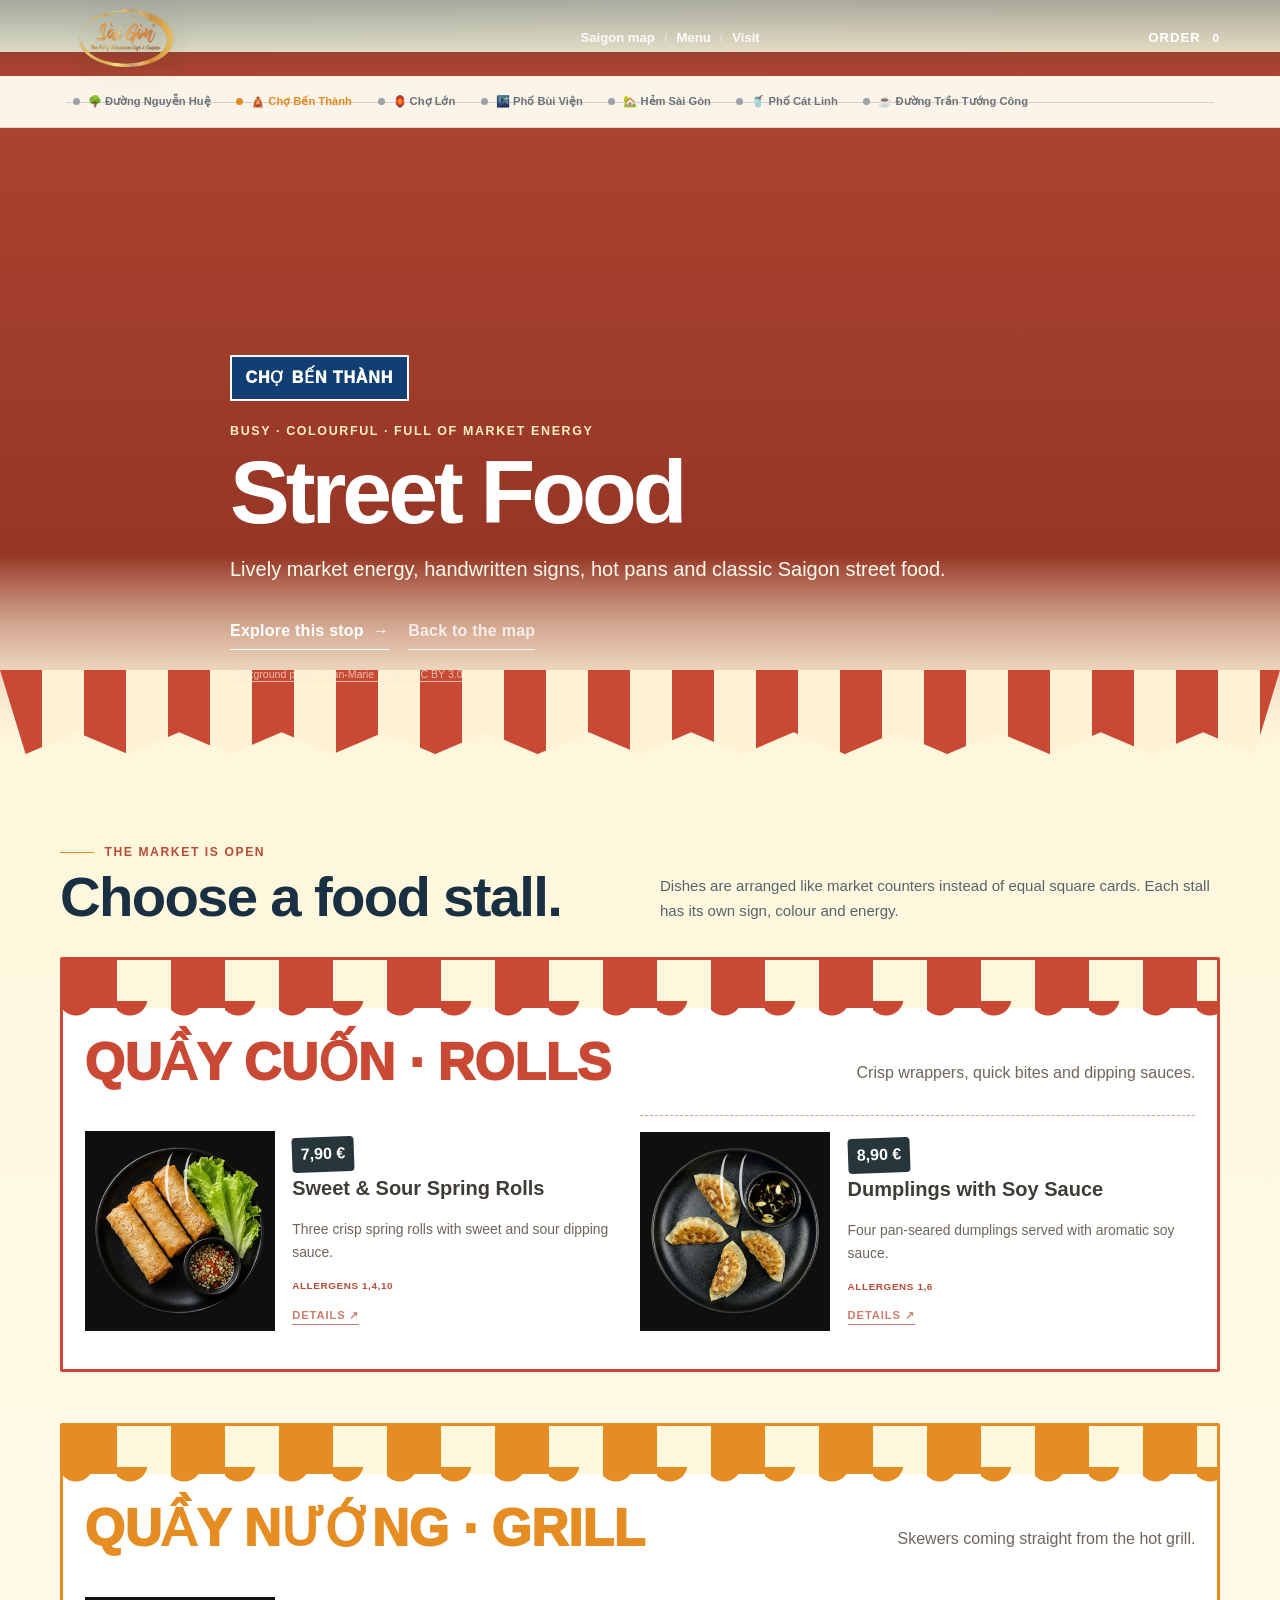
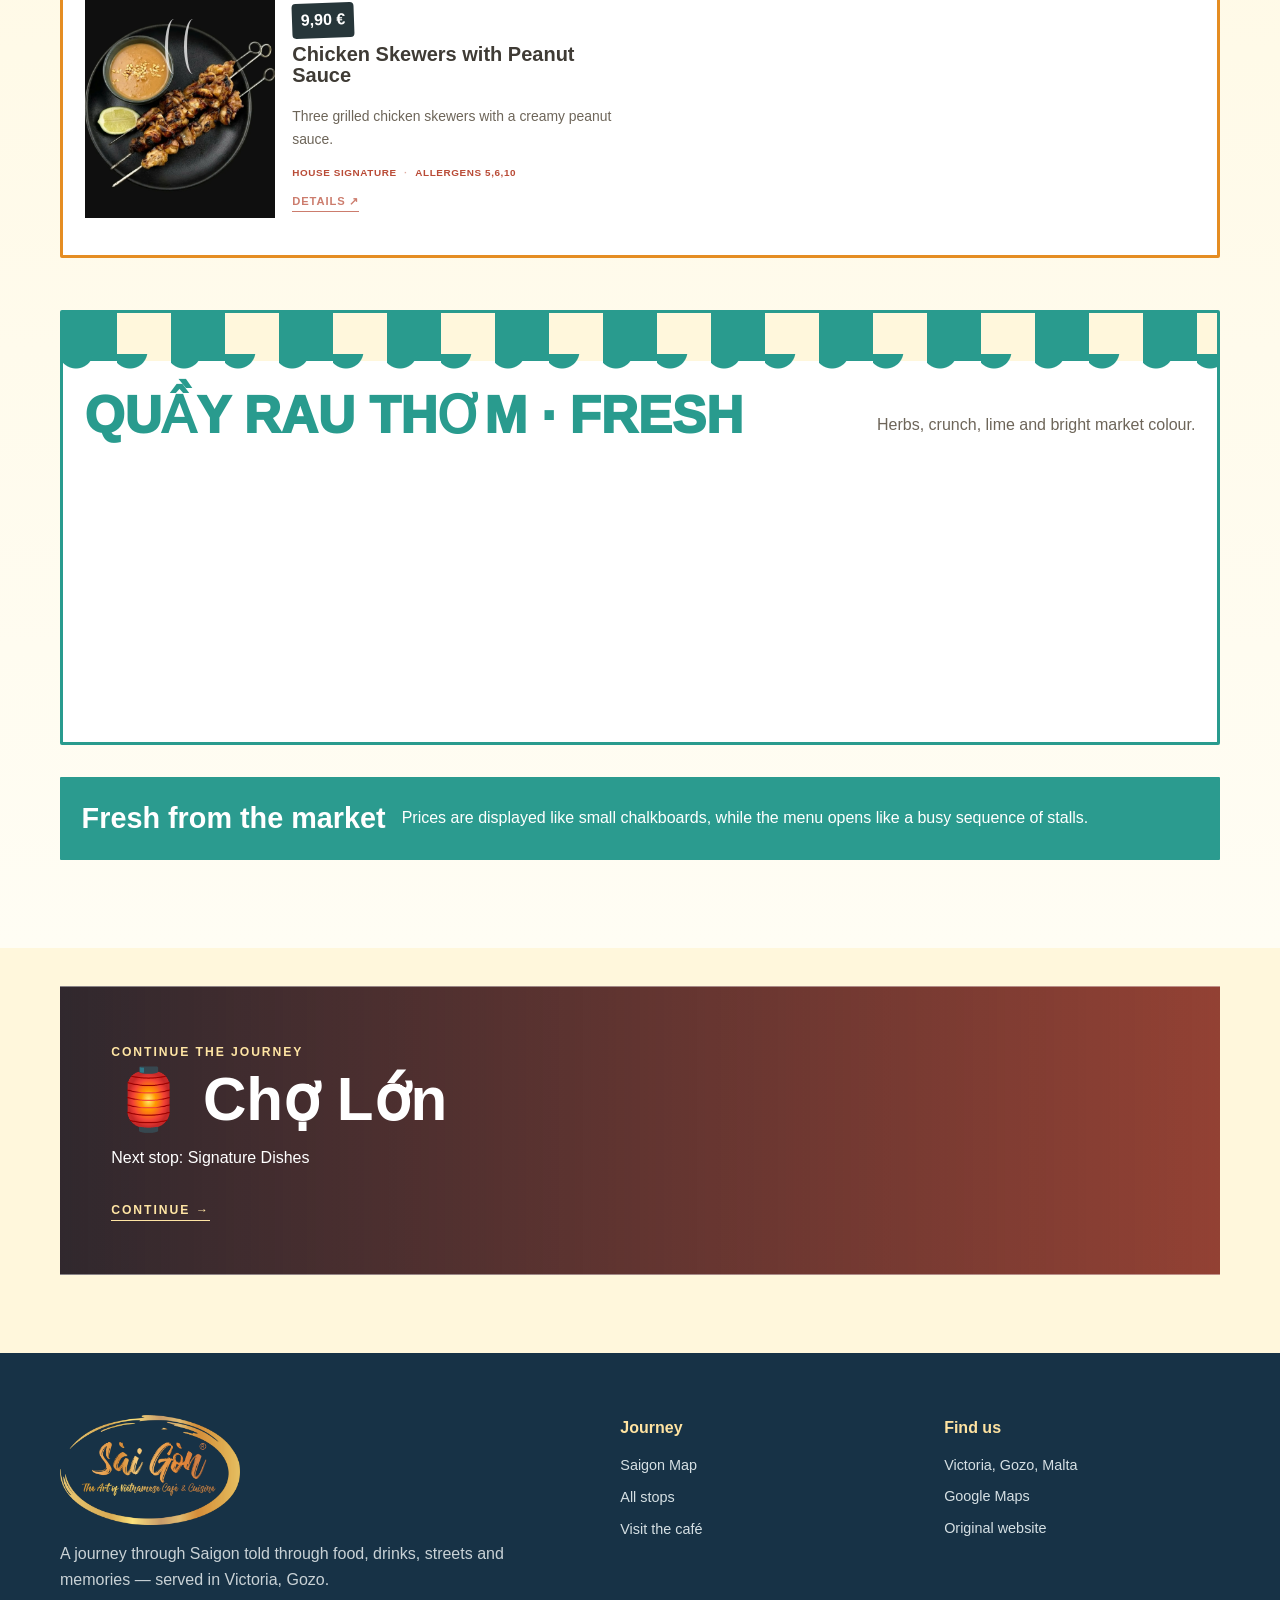
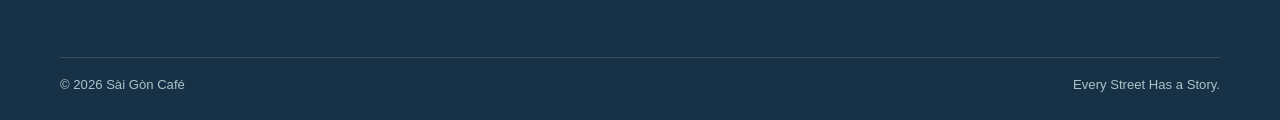
==== ben-thanh.html @ 3f21d4a0 "fisrt add" ====
<!DOCTYPE html>
<html lang="en"><head><meta charset="utf-8"/><meta content="width=device-width,initial-scale=1" name="viewport"/><meta content="#fff8e8" name="theme-color"/><meta content="Sài Gòn Café — A journey through Saigon" name="description"/><title>Chợ Bến Thành · Street Food</title><link href="assets/brand/mark.svg" rel="icon"/><link href="assets/css/shared.css" rel="stylesheet"/><link href="assets/css/ben-thanh.css" rel="stylesheet"/><link rel="stylesheet" href="assets/css/refine.css"></head><body data-page="ben-thanh"><header class="global-header"><div class="container global-nav">
<a aria-label="Sài Gòn Café home" class="global-logo travel-link" href="index.html"><img alt="Sài Gòn Café" src="assets/brand/logo-from-menu.png"/></a>
<nav aria-label="Main navigation" class="global-links"><a class="travel-link" href="index.html">Saigon map</a><a href="#menu">Menu</a><a href="index.html#visit">Visit</a></nav>
<div class="global-actions"><button class="icon-btn cart-button" type="button">Order <span class="cart-count">0</span></button><button aria-label="Toggle menu" class="nav-toggle"><span></span><span></span></button></div>
</div></header><nav aria-label="Saigon journey" class="journey-rail"><div class="journey-rail-inner"><a class="journey-stop travel-link" href="nguyen-hue.html">🌳 Đường Nguyễn Huệ</a><a class="journey-stop active" href="ben-thanh.html">🛕 Chợ Bến Thành</a><a class="journey-stop travel-link" href="cho-lon.html">🏮 Chợ Lớn</a><a class="journey-stop travel-link" href="bui-vien.html">🌃 Phố Bùi Viện</a><a class="journey-stop travel-link" href="hem-saigon.html">🏡 Hẻm Sài Gòn</a><a class="journey-stop travel-link" href="cat-linh.html">🥤 Phố Cát Linh</a><a class="journey-stop travel-link" href="tran-tuong-cong.html">☕ Đường Trần Tướng Công</a></div></nav><main><section class="district-hero" style="--place-photo:url('https://upload.wikimedia.org/wikipedia/commons/1/17/Ben_Thanh_Market.jpg')"><div class="market-marquee"></div><div class="container district-hero-content reveal"><span class="district-sign">Chợ Bến Thành</span><div class="district-kicker">Busy · colourful · full of market energy</div><h1>Street Food</h1><p>Lively market energy, handwritten signs, hot pans and classic Saigon street food.</p><div class="hero-actions editorial-actions"><a class="btn action-primary" href="#menu">Explore this stop</a><a class="btn travel-link action-secondary" href="index.html">Back to the map</a></div><a class="photo-credit" href="https://commons.wikimedia.org/wiki/File:Ben_Thanh_Market.jpg" rel="noopener" target="_blank">Background photo: Jean-Marie Hullot · CC BY 3.0</a></div></section><section class="market-street" id="menu"><div class="container"><div class="section-heading reveal"><div><div class="eyebrow">The market is open</div><h2>Choose a food stall.</h2></div><p>Dishes are arranged like market counters instead of equal square cards. Each stall has its own sign, colour and energy.</p></div><div class="market-stalls"><section class="market-stall sign-swing" style="--stall-color:#c94935"><div class="stall-awning"></div><div class="stall-header"><h2>Quầy Cuốn · Rolls</h2><p>Crisp wrappers, quick bites and dipping sauces.</p></div><div class="stall-counter"><article aria-label="View details for Sweet &amp; Sour Spring Rolls" class="market-item reveal menu-entry" data-desc="Three crisp spring rolls with sweet and sour dipping sauce." data-id="ben-thanh-301" data-image="assets/images/food/spring-rolls.webp" data-menu-item="" data-name="Sweet &amp; Sour Spring Rolls" data-price="7,90 €" data-tags="Allergens 1,4,10" role="button" tabindex="0"><div class="dish-image"><img alt="Sweet &amp; Sour Spring Rolls" src="assets/images/food/spring-rolls.webp"/><span class="steam"></span></div><div class="market-item-body"><span class="chalk-price">7,90 €</span><h3>Sweet &amp; Sour Spring Rolls</h3><p>Three crisp spring rolls with sweet and sour dipping sauce.</p><div class="tag-row"><span class="tag">Allergens 1,4,10</span></div><span class="entry-cue">Details  ↗</span></div></article><article aria-label="View details for Dumplings with Soy Sauce" class="market-item reveal menu-entry" data-desc="Four pan-seared dumplings served with aromatic soy sauce." data-id="ben-thanh-303" data-image="assets/images/food/dumplings.webp" data-menu-item="" data-name="Dumplings with Soy Sauce" data-price="8,90 €" data-tags="Allergens 1,6" role="button" tabindex="0"><div class="dish-image"><img alt="Dumplings with Soy Sauce" src="assets/images/food/dumplings.webp"/><span class="steam"></span></div><div class="market-item-body"><span class="chalk-price">8,90 €</span><h3>Dumplings with Soy Sauce</h3><p>Four pan-seared dumplings served with aromatic soy sauce.</p><div class="tag-row"><span class="tag">Allergens 1,6</span></div><span class="entry-cue">Details  ↗</span></div></article></div></section><section class="market-stall sign-swing" style="--stall-color:#e58d22"><div class="stall-awning"></div><div class="stall-header"><h2>Quầy Nướng · Grill</h2><p>Skewers coming straight from the hot grill.</p></div><div class="stall-counter"><article aria-label="View details for Chicken Skewers with Peanut Sauce" class="market-item reveal menu-entry" data-desc="Three grilled chicken skewers with a creamy peanut sauce." data-id="ben-thanh-302" data-image="assets/images/food/chicken-skewers.webp" data-menu-item="" data-name="Chicken Skewers with Peanut Sauce" data-price="9,90 €" data-tags="Signature|Allergens 5,6,10" role="button" tabindex="0"><div class="dish-image"><img alt="Chicken Skewers with Peanut Sauce" src="assets/images/food/chicken-skewers.webp"/><span class="steam"></span></div><div class="market-item-body"><span class="chalk-price">9,90 €</span><h3>Chicken Skewers with Peanut Sauce</h3><p>Three grilled chicken skewers with a creamy peanut sauce.</p><div class="tag-row"><span class="tag signature">House Signature</span><span class="tag">Allergens 5,6,10</span></div><span class="entry-cue">Details  ↗</span></div></article></div></section><section class="market-stall sign-swing" style="--stall-color:#299b8e"><div class="stall-awning"></div><div class="stall-header"><h2>Quầy Rau Thơm · Fresh</h2><p>Herbs, crunch, lime and bright market colour.</p></div><div class="stall-counter"><article aria-label="View details for Gỏi Gà Sài Gòn · Saigon Chicken Salad" class="market-item reveal menu-entry" data-desc="Shredded chicken breast, cabbage, carrot, onion, mint, peanuts, lime and fish sauce." data-id="ben-thanh-304" data-image="assets/images/food/saigon-chicken-salad.webp" data-menu-item="" data-name="Gỏi Gà Sài Gòn · Saigon Chicken Salad" data-price="13,90 €" data-tags="Signature|Allergens 1,5,6" role="button" tabindex="0"><div class="dish-image"><img alt="Gỏi Gà Sài Gòn · Saigon Chicken Salad" src="assets/images/food/saigon-chicken-salad.webp"/><span class="steam"></span></div><div class="market-item-body"><span class="chalk-price">13,90 €</span><h3>Gỏi Gà Sài Gòn · Saigon Chicken Salad</h3><p>Shredded chicken breast, cabbage, carrot, onion, mint, peanuts, lime and fish sauce.</p><div class="tag-row"><span class="tag signature">House Signature</span><span class="tag">Allergens 1,5,6</span></div><span class="entry-cue">Details  ↗</span></div></article></div></section></div><div class="market-note reveal"><strong>Fresh from the market</strong><span>Prices are displayed like small chalkboards, while the menu opens like a busy sequence of stalls.</span></div></div></section><section class="next-stop"><div class="container"><a class="next-stop-card travel-link" href="cho-lon.html" style="--next-photo:url('https://upload.wikimedia.org/wikipedia/commons/a/af/HCMC_Binh_Tay.jpg')"><div><span>Continue the journey</span><h2>🏮 Chợ Lớn</h2><p>Next stop: Signature Dishes</p><span class="next-arrow">Continue →</span></div></a></div></section></main><footer class="site-footer" id="visit"><div class="container"><div class="footer-grid"><div><img alt="Sài Gòn Café" class="footer-logo" src="assets/brand/logo-from-menu.png"/><p class="footer-copy">A journey through Saigon told through food, drinks, streets and memories — served in Victoria, Gozo.</p></div><div><div class="footer-title">Journey</div><div class="footer-links"><a class="travel-link" href="index.html">Saigon Map</a><a href="menu.html">All stops</a><a href="index.html#visit">Visit the café</a></div></div><div><div class="footer-title">Find us</div><div class="footer-links"><span data-config="address">Victoria, Gozo, Malta</span><a data-href="googleMaps" href="#">Google Maps</a><a data-href="oldWebsite" href="#">Original website</a></div></div></div><div class="copyright"><span>© <span data-year=""></span> Sài Gòn Café</span><span>Every Street Has a Story.</span></div></div></footer><script src="assets/js/site-config.js"></script><script src="assets/js/app.js"></script></body></html>
---- assets/css/shared.css ----
:root{
  --paper:#fffaf0;
  --paper-2:#f6ead6;
  --ink:#193042;
  --ink-soft:#56636b;
  --brand-blue:#123f73;
  --brand-gold:#d9a441;
  --brand-burgundy:#8f2942;
  --white:#fff;
  --line:rgba(27,48,66,.14);
  --shadow:0 26px 70px rgba(56,44,31,.16);
  --radius:28px;
  --container:min(1180px,calc(100vw - 34px));
  --display-font:Cambria,Georgia,"Times New Roman",serif;
  --body-font:"Segoe UI",Inter,Arial,sans-serif;
  --theme-accent:#d9a441;
  --theme-deep:#123f73;
  --theme-soft:#f7e6b4;
  --theme-surface:#fffaf0;
}
*{box-sizing:border-box}
html{scroll-behavior:smooth;background:var(--theme-surface)}
body{margin:0;background:var(--theme-surface);color:var(--ink);font-family:var(--body-font);line-height:1.65;overflow-x:hidden}
body.menu-open,body.cart-open,body.modal-open{overflow:hidden}
a{color:inherit;text-decoration:none}
img{max-width:100%;display:block}
button,input{font:inherit}
button{color:inherit}
.container{width:var(--container);margin-inline:auto}
.display{font-family:var(--display-font)}
.eyebrow{display:flex;align-items:center;gap:.65rem;font-size:.76rem;letter-spacing:.17em;text-transform:uppercase;font-weight:900;color:var(--theme-deep)}
.eyebrow:before{content:"";width:34px;height:2px;background:var(--theme-accent);border-radius:99px}
.muted{color:var(--ink-soft)}
.btn,.nav-cta,.icon-btn{display:inline-flex;align-items:center;justify-content:center;gap:.55rem;border:1px solid currentColor;border-radius:999px;padding:.78rem 1.15rem;min-height:46px;font-weight:850;letter-spacing:.01em;background:transparent;cursor:pointer;transition:.24s}
.btn:hover,.nav-cta:hover,.icon-btn:hover{transform:translateY(-2px);box-shadow:0 14px 28px rgba(39,44,44,.13)}
.btn-primary{background:var(--theme-accent);color:#fff;border-color:transparent}
.btn-secondary{background:rgba(255,255,255,.68);border-color:rgba(18,63,115,.18);backdrop-filter:blur(12px)}
.btn-dark{background:var(--theme-deep);color:#fff;border-color:transparent}
.btn-small{min-height:38px;padding:.56rem .84rem;font-size:.82rem}
.hidden{display:none!important}

/* Shared header */
.global-header{position:fixed;inset:0 0 auto;z-index:80;transition:.3s;background:linear-gradient(180deg,rgba(12,29,45,.48),transparent);color:#fff}
.global-header.scrolled{background:rgba(255,250,240,.91);color:var(--ink);backdrop-filter:blur(18px);box-shadow:0 8px 28px rgba(40,45,45,.08);border-bottom:1px solid var(--line)}
.global-nav{height:80px;display:flex;align-items:center;gap:1rem;justify-content:space-between}
.global-logo img{width:132px;height:58px;object-fit:contain;filter:drop-shadow(0 6px 13px rgba(0,0,0,.18))}
.global-actions{display:flex;align-items:center;gap:.65rem}
.global-links{display:flex;align-items:center;gap:1.05rem;font-size:.87rem;font-weight:800}
.global-links a{opacity:.92}
.global-links a:hover{opacity:1;color:var(--theme-accent)}
.cart-button{position:relative}
.cart-count{display:grid;place-items:center;min-width:22px;height:22px;border-radius:999px;background:var(--theme-accent);color:#fff;font-size:.7rem;font-weight:900;padding:0 .25rem}
.nav-toggle{display:none;width:44px;height:44px;border-radius:50%;border:1px solid currentColor;background:rgba(255,255,255,.1);position:relative}
.nav-toggle span{position:absolute;width:20px;height:2px;background:currentColor;left:11px;transition:.24s}
.nav-toggle span:first-child{top:16px}.nav-toggle span:last-child{top:25px}
.nav-toggle.active span:first-child{transform:translateY(4.5px) rotate(45deg)}
.nav-toggle.active span:last-child{transform:translateY(-4.5px) rotate(-45deg)}

/* Journey rail */
.journey-rail{position:sticky;top:80px;z-index:55;background:rgba(255,250,240,.92);backdrop-filter:blur(16px);border-bottom:1px solid var(--line);box-shadow:0 8px 22px rgba(41,45,44,.05)}
.journey-rail-inner{width:var(--container);margin:auto;display:flex;gap:.3rem;overflow:auto;padding:.55rem 0;scrollbar-width:none}
.journey-rail-inner::-webkit-scrollbar{display:none}
.journey-stop{flex:0 0 auto;display:flex;align-items:center;gap:.5rem;padding:.48rem .68rem;border-radius:999px;color:#66717a;font-size:.76rem;font-weight:850;border:1px solid transparent;transition:.2s}
.journey-stop:before{content:"";width:9px;height:9px;border-radius:50%;background:#b7c1c8;box-shadow:0 0 0 4px rgba(183,193,200,.18)}
.journey-stop.active{background:var(--theme-soft);color:var(--theme-deep);border-color:rgba(18,63,115,.1)}
.journey-stop.active:before{background:var(--theme-accent);box-shadow:0 0 0 4px color-mix(in srgb,var(--theme-accent) 22%,transparent)}

/* Travel transition */
.travel-transition{position:fixed;inset:0;z-index:999;pointer-events:none;opacity:0;visibility:hidden;background:linear-gradient(135deg,var(--theme-surface),#fff);display:grid;place-items:center;transition:.35s}
.travel-transition.active{opacity:1;visibility:visible;pointer-events:all}
.travel-stage{width:min(720px,88vw);text-align:center}
.travel-stage p{font-weight:900;letter-spacing:.14em;text-transform:uppercase;color:var(--theme-deep)}
.travel-road{height:4px;border-radius:99px;background:rgba(18,63,115,.16);position:relative;margin:2rem 0}
.travel-road:before{content:"";position:absolute;inset:0 auto 0 0;width:0;background:var(--theme-accent);animation:roadDraw .72s forwards}
.travel-scooter{position:absolute;left:-40px;top:-38px;width:80px;animation:scoot .72s cubic-bezier(.48,.04,.45,.99) forwards}
@keyframes roadDraw{to{width:100%}}@keyframes scoot{to{left:calc(100% - 36px)}}

/* Reveal */
.reveal{opacity:0;transform:translateY(24px);transition:opacity .72s ease,transform .72s ease}
.reveal.is-visible{opacity:1;transform:none}
.reveal-delay-1{transition-delay:.08s}.reveal-delay-2{transition-delay:.16s}.reveal-delay-3{transition-delay:.24s}

/* Shared district hero */
.district-hero{min-height:86svh;position:relative;display:flex;align-items:flex-end;padding:146px 0 78px;color:#fff;background-image:var(--place-photo);background-size:cover;background-position:center;overflow:hidden;isolation:isolate}
.district-hero:before{content:"";position:absolute;inset:0;background:linear-gradient(180deg,rgba(10,25,37,.12),rgba(10,25,37,.78));z-index:-1}
.district-hero:after{content:"";position:absolute;inset:auto 0 0;height:200px;background:linear-gradient(180deg,transparent,var(--theme-surface));z-index:-1}
.district-hero-content{max-width:820px;position:relative}
.district-sign{display:inline-flex;padding:.58rem 1rem;border:2px solid #fff;background:var(--brand-blue);color:#fff;border-radius:5px;text-transform:uppercase;font-weight:950;letter-spacing:.055em;box-shadow:0 10px 24px rgba(0,0,0,.22)}
.district-kicker{margin-top:1.25rem;font-size:.78rem;letter-spacing:.17em;text-transform:uppercase;font-weight:900;color:#fff0bd}
.district-hero h1{font:800 clamp(3.6rem,8vw,8.4rem)/.87 var(--display-font);letter-spacing:-.055em;margin:.55rem 0 1rem;text-wrap:balance}
.district-hero p{font-size:clamp(1rem,1.6vw,1.25rem);max-width:720px;color:#fffbed}
.hero-actions{display:flex;gap:.72rem;flex-wrap:wrap;margin-top:1.7rem}
.photo-credit{display:inline-flex;margin-top:1rem;font-size:.72rem;color:#f4ead6;text-decoration:underline;text-underline-offset:3px;opacity:.88}

/* Shared page section */
.page-section{padding:94px 0;position:relative}
.section-heading{display:flex;align-items:end;justify-content:space-between;gap:2rem;margin-bottom:2.5rem}
.section-heading h2{font:800 clamp(2.5rem,5vw,5rem)/.95 var(--display-font);letter-spacing:-.04em;margin:.5rem 0 0}
.section-heading p{max-width:560px;color:var(--ink-soft);margin:0}

/* Shared dish modal and cart */
.dish-modal,.cart-drawer{position:fixed;z-index:200;opacity:0;visibility:hidden;transition:.28s}
.dish-modal.open,.cart-drawer.open{opacity:1;visibility:visible}
.dish-modal{inset:0;display:grid;place-items:center;padding:18px;background:rgba(11,26,36,.58);backdrop-filter:blur(10px)}
.dish-modal-card{width:min(850px,100%);max-height:min(720px,90svh);overflow:auto;background:#fffaf0;border-radius:30px;box-shadow:0 36px 100px rgba(7,26,39,.28);position:relative;display:grid;grid-template-columns:.9fr 1.1fr}
.dish-modal-media{min-height:410px;background:#f1e5d0}
.dish-modal-media img{width:100%;height:100%;object-fit:cover}
.dish-modal-body{padding:2rem;display:flex;flex-direction:column}
.modal-close,.drawer-close{position:absolute;right:14px;top:14px;width:42px;height:42px;border-radius:50%;border:0;background:rgba(255,255,255,.84);font-size:1.4rem;cursor:pointer;z-index:2}
.dish-modal-body h2{font:800 2.4rem/1 var(--display-font);margin:.6rem 0}
.dish-modal-body p{color:var(--ink-soft)}
.modal-price{font-size:1.4rem;font-weight:950;color:var(--theme-deep);margin-top:auto}
.modal-actions{display:flex;gap:.7rem;margin-top:1.1rem}
.cart-drawer{inset:0 0 0 auto;width:min(430px,100%);background:#fffaf0;box-shadow:-30px 0 80px rgba(12,31,44,.25);transform:translateX(105%);display:flex;flex-direction:column}
.cart-drawer.open{transform:none}
.cart-drawer-head{padding:1.2rem 1.2rem 1rem;border-bottom:1px solid var(--line)}
.cart-drawer-head h2{font:800 2rem/1 var(--display-font);margin:.3rem 0}
.cart-items{padding:1rem;overflow:auto;display:grid;gap:.7rem;flex:1}
.cart-empty{color:var(--ink-soft);text-align:center;padding:3rem 1rem}
.cart-row{display:grid;grid-template-columns:62px 1fr auto;gap:.75rem;align-items:center;background:#fff;border:1px solid var(--line);border-radius:18px;padding:.6rem}
.cart-row img{width:62px;height:62px;border-radius:14px;object-fit:cover;background:#eee}
.cart-row h3{font-size:.92rem;margin:0}.cart-row small{color:var(--ink-soft)}
.cart-row-controls{display:flex;align-items:center;gap:.3rem;margin-top:.3rem}.cart-row-controls button{width:27px;height:27px;border-radius:50%;border:1px solid var(--line);background:#fff;cursor:pointer}
.cart-drawer-foot{padding:1rem;border-top:1px solid var(--line);background:#fff}
.cart-total{display:flex;justify-content:space-between;font-weight:950;margin-bottom:.75rem}
.cart-backdrop{position:fixed;inset:0;z-index:190;background:rgba(8,24,35,.38);opacity:0;visibility:hidden;transition:.25s}.cart-backdrop.open{opacity:1;visibility:visible}

/* Shared cards */
.dish-image{background:#eee;overflow:hidden}
.dish-image img{width:100%;height:100%;object-fit:cover}
.dish-image img.fallback-logo{object-fit:contain;padding:1rem;background:linear-gradient(135deg,#fff9e8,#f3e0bc)}
.price-tag{font-weight:950;color:var(--theme-deep)}
.tag-row{display:flex;gap:.35rem;flex-wrap:wrap}
.tag{display:inline-flex;padding:.24rem .52rem;border-radius:999px;background:rgba(18,63,115,.08);font-size:.67rem;letter-spacing:.06em;text-transform:uppercase;font-weight:900;color:var(--theme-deep)}
.tag.signature{background:var(--theme-accent);color:#fff}
.tag.veg{background:#d8f1d3;color:#2e6437}
.card-actions{display:flex;gap:.55rem;align-items:center;flex-wrap:wrap}

/* Next stop */
.next-stop{padding:50px 0 92px}
.next-stop-card{position:relative;overflow:hidden;border-radius:34px;min-height:320px;padding:2rem;display:flex;align-items:flex-end;color:#fff;background-image:linear-gradient(90deg,rgba(10,30,43,.78),rgba(10,30,43,.22)),var(--next-photo);background-size:cover;background-position:center;box-shadow:var(--shadow)}
.next-stop-card>div{max-width:660px}
.next-stop-card span{font-size:.76rem;letter-spacing:.16em;text-transform:uppercase;font-weight:900;color:#ffe5a4}
.next-stop-card h2{font:800 clamp(2.5rem,5vw,5rem)/.94 var(--display-font);margin:.5rem 0 1rem}

/* Footer */
.site-footer{padding:72px 0 24px;background:#173246;color:#f9edd6}
.footer-grid{display:grid;grid-template-columns:1.3fr .7fr .7fr;gap:3rem}
.footer-logo{width:180px}.footer-copy{max-width:470px;color:#c9d2d6}
.footer-title{font-weight:950;margin-bottom:.8rem;color:#ffe3a1}.footer-links{display:grid;gap:.45rem;color:#d6e0e4}
.copyright{display:flex;justify-content:space-between;gap:1rem;border-top:1px solid rgba(255,255,255,.13);margin-top:3rem;padding-top:1rem;color:#afc1c8;font-size:.82rem}

/* Intro */
.intro{position:fixed;inset:0;z-index:1000;background:linear-gradient(150deg,#fff4d5,#e8f4e9 55%,#dceaf8);display:grid;place-items:center;transition:.65s;color:#173246}
.intro.done{opacity:0;visibility:hidden}
.intro-inner{text-align:center;width:min(720px,90vw)}
.intro-logo{width:320px;margin:0 auto 1rem;opacity:0;transform:scale(.9);animation:introLogo .8s 1s forwards}
.intro-copy{opacity:0;animation:introCopy .7s 1.35s forwards}.intro-copy h1{font:800 clamp(1.6rem,4vw,2.8rem)/1.06 var(--display-font);margin:.5rem 0}.intro-copy p{color:#75572c}
.vespa-track{position:absolute;left:0;right:0;bottom:13%;height:160px;overflow:hidden}.vespa-track:after{content:"";position:absolute;left:0;right:0;bottom:25px;border-bottom:3px dashed rgba(18,63,115,.28)}
.intro-vespa{position:absolute;width:250px;left:-270px;bottom:12px;animation:vespaRide 1.75s .05s ease-in-out forwards}.skip-intro{position:absolute;right:22px;bottom:18px;border:0;background:none;color:#53646d;cursor:pointer}
@keyframes vespaRide{to{left:calc(100% + 30px)}}@keyframes introLogo{to{opacity:1;transform:none}}@keyframes introCopy{to{opacity:1}}

@media(max-width:980px){
  .global-links{position:fixed;inset:80px 0 0;background:#fffaf0;color:var(--ink);display:flex;flex-direction:column;align-items:flex-start;padding:2rem;transform:translateX(102%);transition:.32s}
  .global-links.open{transform:none}.nav-toggle{display:block}.global-actions .nav-cta{display:none}
  .district-hero{min-height:72svh}.section-heading{display:block}.section-heading p{margin-top:1rem}
  .dish-modal-card{grid-template-columns:1fr;max-width:640px}.dish-modal-media{min-height:280px;max-height:330px}
  .footer-grid{grid-template-columns:1fr 1fr}.footer-grid>div:first-child{grid-column:1/-1}
}
@media(max-width:640px){
  :root{--container:min(100% - 22px,1180px);--radius:22px}
  .global-nav{height:70px}.global-logo img{width:110px;height:50px}.global-links{inset:70px 0 0}
  .journey-rail{top:70px}.journey-stop{font-size:.69rem;padding:.4rem .55rem}
  .district-hero{padding:122px 0 58px;min-height:78svh}.district-hero h1{font-size:3.5rem}.district-sign{font-size:.78rem}
  .page-section{padding:70px 0}.section-heading h2{font-size:2.65rem}
  .hero-actions{gap:.55rem}.btn{width:100%}.btn-small{width:auto}
  .dish-modal{padding:10px}.dish-modal-card{border-radius:22px}.dish-modal-body{padding:1.25rem}.dish-modal-body h2{font-size:2rem}
  .next-stop-card{min-height:360px;padding:1.3rem}.footer-grid{grid-template-columns:1fr}.footer-grid>div:first-child{grid-column:auto}.copyright{display:block}
  .intro-logo{width:250px}.vespa-track{bottom:10%}
}
@media(prefers-reduced-motion:reduce){*{animation-duration:.01ms!important;animation-iteration-count:1!important;scroll-behavior:auto!important;transition-duration:.01ms!important}.reveal{opacity:1;transform:none}}
.district-hero{background-color:var(--theme-deep)}
.next-stop-card{background-color:var(--theme-deep)}

/* =========================================================
   V5 — editorial refinement
   Fewer UI pills, flatter surfaces, quieter interactions.
   ========================================================= */
:root{
  --radius:10px;
  --shadow:0 12px 34px rgba(45,39,31,.10);
  --container:min(1160px,calc(100vw - 42px));
}
body{letter-spacing:0}
.eyebrow{font-weight:750;letter-spacing:.13em}
.eyebrow:before{height:1px;border-radius:0}

/* Links should feel like editorial navigation, not app controls. */
.btn,.nav-cta,.icon-btn{
  min-height:0;
  padding:.28rem 0;
  border:0;
  border-bottom:1px solid currentColor;
  border-radius:0;
  background:transparent;
  font-weight:720;
  letter-spacing:.015em;
  box-shadow:none;
  transform:none;
}
.btn:hover,.nav-cta:hover,.icon-btn:hover{transform:none;box-shadow:none;opacity:.66}
.btn-small{min-height:0;padding:.2rem 0;font-size:.78rem}
.editorial-actions{gap:1.2rem;align-items:center}
.editorial-actions .btn{width:auto}
.editorial-actions .action-primary:after{content:"  →"}
.editorial-actions .action-secondary{opacity:.78;font-weight:600}
.editorial-actions .action-secondary:hover{opacity:.48}
.btn-primary,.btn-secondary,.btn-dark{background:transparent;color:inherit;border-color:currentColor;backdrop-filter:none}

/* Header: one quiet navigation row, no duplicated CTA. */
.global-header{background:linear-gradient(180deg,rgba(12,29,45,.35),transparent)}
.global-header.scrolled{background:rgba(255,250,240,.97);backdrop-filter:none;box-shadow:none}
.global-nav{height:76px}
.global-links{gap:1.35rem;font-size:.82rem;font-weight:650}
.global-links a{position:relative;opacity:.9}
.global-links a:not(:last-child):after{content:"/";position:absolute;right:-.78rem;opacity:.32}
.global-actions{gap:1rem}
.icon-btn.cart-button{border-bottom:0;padding:.35rem 0;font-size:.82rem;text-transform:uppercase;letter-spacing:.08em}
.cart-count{display:inline;min-width:auto;height:auto;border-radius:0;background:transparent;color:inherit;font-size:.72rem;padding:0;margin-left:.18rem}
.nav-toggle{border-radius:0;background:transparent}

/* Journey rail becomes a route line instead of a row of chips. */
.journey-rail{top:76px;background:rgba(255,250,240,.97);backdrop-filter:none;box-shadow:none}
.journey-rail-inner{position:relative;gap:0;padding:.72rem 0}
.journey-rail-inner:before{content:"";position:absolute;left:6px;right:6px;top:50%;border-top:1px solid rgba(27,48,66,.18);z-index:0}
.journey-stop{position:relative;z-index:1;border-radius:0;border:0;background:var(--theme-surface);padding:.3rem .8rem;color:#6a7378;font-size:.7rem;font-weight:650}
.journey-stop:before{width:7px;height:7px;box-shadow:0 0 0 4px var(--theme-surface);background:#9aa4aa}
.journey-stop.active{background:var(--theme-surface);color:var(--theme-deep);border:0;font-weight:850}
.journey-stop.active:before{background:var(--theme-accent);box-shadow:0 0 0 4px var(--theme-surface)}

/* Heroes and headings: less landing-page exaggeration. */
.district-hero{min-height:78svh;padding:138px 0 68px}
.district-hero h1{font-size:clamp(3.3rem,7vw,7.1rem);line-height:.92;letter-spacing:-.045em}
.district-sign{border-radius:1px;box-shadow:none;padding:.5rem .85rem}
.district-kicker{letter-spacing:.13em;font-weight:720}
.photo-credit{font-size:.66rem;opacity:.72}
.page-section{padding:82px 0}
.section-heading{margin-bottom:2.1rem}
.section-heading h2{font-size:clamp(2.35rem,4.4vw,4.35rem);letter-spacing:-.03em}
.section-heading p{font-size:.94rem}

/* Product entries are the interaction. No button clusters inside them. */
.card-actions{display:none!important}
.menu-entry{cursor:pointer;outline:none}
.menu-entry:focus-visible{outline:2px solid var(--theme-accent);outline-offset:5px}
.menu-entry .dish-image img{transition:transform .5s ease,filter .5s ease}
.menu-entry:hover .dish-image img{transform:scale(1.025);filter:saturate(1.04)}
.entry-cue{display:inline-block;margin-top:auto;padding-top:.65rem;font-size:.7rem;letter-spacing:.08em;text-transform:uppercase;font-weight:750;color:var(--theme-deep);border-bottom:1px solid currentColor;align-self:flex-start;opacity:.72}
.menu-entry:hover .entry-cue{opacity:1}
.tag-row{gap:.5rem}
.tag{padding:0;border-radius:0;background:transparent;font-size:.62rem;font-weight:700;color:var(--theme-deep)}
.tag:not(:last-child):after{content:" ·";margin-left:.45rem;opacity:.45}
.tag.signature,.tag.veg{background:transparent;color:var(--theme-deep)}
.price-tag{font-weight:760}

/* Modal remains functional, but visually closer to a printed menu spread. */
.dish-modal{background:rgba(11,26,36,.68);backdrop-filter:blur(4px)}
.dish-modal-card{border-radius:2px;box-shadow:0 24px 70px rgba(7,26,39,.30)}
.modal-close,.drawer-close{border-radius:0;background:#fffaf0;border:1px solid var(--line)}
.modal-actions{align-items:center;gap:1.2rem}
.modal-add,.cart-copy{display:inline-flex;justify-content:center;padding:.78rem 1rem;border:1px solid var(--theme-deep);background:var(--theme-deep);color:#fff;border-radius:1px;font-weight:750}
.modal-close-secondary{background:transparent;color:var(--ink);border:0;border-bottom:1px solid currentColor;border-radius:0;padding:.25rem 0}
.cart-drawer{box-shadow:-18px 0 48px rgba(12,31,44,.18)}
.cart-row{border-radius:2px;background:transparent;border-width:0 0 1px;padding:.8rem 0}
.cart-row img{border-radius:1px}
.cart-row-controls button{border-radius:0}

/* Next chapter is a full editorial panel, not another card/button. */
.next-stop{padding:38px 0 78px}
.next-stop-card{border-radius:0;min-height:270px;padding:clamp(1.4rem,4vw,3.2rem);box-shadow:none;border-top:1px solid rgba(255,255,255,.42);border-bottom:1px solid rgba(255,255,255,.42)}
.next-stop-card h2{font-size:clamp(2.5rem,4.7vw,4.7rem)}
.next-arrow{display:inline-block;margin-top:.8rem;border-bottom:1px solid currentColor;font-size:.78rem;letter-spacing:.1em;text-transform:uppercase;font-weight:750}

.site-footer{padding-top:62px}
.footer-title{font-weight:760}
.footer-links{font-size:.9rem}
.footer-links a{width:max-content;border-bottom:1px solid transparent}
.footer-links a:hover{border-color:currentColor}

@media(max-width:980px){
  .global-links{background:#fffaf0;padding:2rem 1.5rem}
  .global-links a:not(:last-child):after{display:none}
}
@media(max-width:640px){
  :root{--container:min(100% - 28px,1160px)}
  .global-nav{height:68px}.journey-rail{top:68px}
  .journey-stop{padding:.3rem .55rem;font-size:.64rem}
  .district-hero{padding:116px 0 54px;min-height:70svh}
  .district-hero h1{font-size:3.25rem}
  .editorial-actions{gap:1rem}
  .editorial-actions .btn,.btn,.btn-small{width:auto}
  .dish-modal-card{border-radius:0}
  .next-stop-card{min-height:300px;padding:1.2rem}
}

/* Synced top navigation hide/show. */
:root{--nav-height:76px}
.global-header{
  transform:translateY(0);
  will-change:transform;
}
.global-header.nav-hidden{
  transform:translateY(calc(-1 * var(--nav-height)));
}
.global-nav{
  height:var(--nav-height);
}
.journey-rail{
  top:var(--nav-height);
  transition:transform .3s ease,background-color .3s ease,color .3s ease,border-color .3s ease;
  will-change:transform;
}
body.nav-hidden .journey-rail{
  transform:translateY(calc(-1 * (var(--nav-height) + 100%)));
}
body.menu-open .global-header,
body.cart-open .global-header,
body.modal-open .global-header,
body.menu-open .journey-rail,
body.cart-open .journey-rail,
body.modal-open .journey-rail{
  transform:none;
}

@media(max-width:980px){
  .global-links{
    inset:var(--nav-height) 0 0;
    height:calc(100svh - var(--nav-height));
    min-height:calc(100vh - var(--nav-height));
    overflow:auto;
  }
}
@media(max-width:640px){
  :root{--nav-height:68px}
}
---- assets/css/ben-thanh.css ----
:root{--theme-accent:#e28b22;--theme-deep:#b94b36;--theme-soft:#d9f0e7;--theme-surface:#fff7dc;--display-font:"Segoe UI Black","Arial Black","Trebuchet MS","Segoe UI",Arial,sans-serif}
body{background:#fff7dc;background-image:radial-gradient(circle at 10% 10%,rgba(49,160,149,.08),transparent 22%),radial-gradient(circle at 90% 15%,rgba(231,139,34,.11),transparent 24%)}
.district-hero:before{background:linear-gradient(180deg,rgba(98,30,20,.12),rgba(130,42,28,.64) 72%,#fff7dc)}
.market-marquee{position:absolute;left:0;right:0;bottom:0;height:84px;background:repeating-linear-gradient(90deg,#c94935 0 42px,#fff1d4 42px 84px);clip-path:polygon(0 0,100% 0,98% 100%,94% 74%,90% 100%,86% 74%,82% 100%,78% 74%,74% 100%,70% 74%,66% 100%,62% 74%,58% 100%,54% 74%,50% 100%,46% 74%,42% 100%,38% 74%,34% 100%,30% 74%,26% 100%,22% 74%,18% 100%,14% 74%,10% 100%,6% 74%,2% 100%)}
.market-street{padding:88px 0;background:linear-gradient(180deg,#fff7dc,#fffdf4)}
.market-stalls{display:grid;gap:2rem}
.market-stall{border-radius:34px;background:#fff;border:5px solid var(--stall-color);box-shadow:0 22px 55px rgba(119,61,28,.13);overflow:hidden;position:relative}
.stall-awning{height:48px;background:repeating-linear-gradient(90deg,var(--stall-color) 0 54px,#fff7dc 54px 108px);position:relative}
.stall-awning:after{content:"";position:absolute;inset:auto 0 -18px;height:25px;background:radial-gradient(circle at 13px -3px,var(--stall-color) 17px,transparent 18px) 0 0/54px 25px repeat-x}
.stall-header{padding:2.2rem 1.5rem 1rem;display:flex;align-items:end;justify-content:space-between;gap:1rem}
.stall-header h2{font:950 clamp(2rem,4vw,4rem)/.9 var(--display-font);text-transform:uppercase;color:var(--stall-color);margin:0}.stall-header p{max-width:500px;color:#6d6559;margin:0}
.stall-counter{display:grid;grid-template-columns:repeat(2,1fr);gap:1rem;padding:1.3rem}
.market-item{display:grid;grid-template-columns:190px 1fr;min-height:210px;background:#fffaf0;border:2px dashed color-mix(in srgb,var(--stall-color) 50%,#fff);border-radius:22px;overflow:hidden;position:relative}
.market-item .dish-image{height:100%}.market-item-body{padding:1.1rem;display:flex;flex-direction:column}.market-item h3{font:900 1.25rem/1.08 var(--display-font);margin:.3rem 0;color:#3f3b35}.market-item p{color:#6d6559;font-size:.87rem}.chalk-price{display:inline-flex;align-self:flex-start;background:#27363a;color:white;padding:.28rem .55rem;border-radius:4px;font-family:"Trebuchet MS",sans-serif;font-weight:900;transform:rotate(-2deg);box-shadow:0 4px 0 rgba(0,0,0,.12)}
.steam{position:absolute;left:80px;top:38px;width:40px;height:80px;pointer-events:none}.steam:before,.steam:after{content:"";position:absolute;width:15px;height:55px;border-radius:50%;border-left:3px solid rgba(255,255,255,.75);filter:blur(.5px);animation:steamRise 2.8s ease-in-out infinite}.steam:after{left:19px;animation-delay:.8s}@keyframes steamRise{0%{opacity:0;transform:translateY(15px) scale(.8)}50%{opacity:.75}100%{opacity:0;transform:translateY(-25px) scale(1.2)}}
.sign-swing{transform-origin:50% 0;animation:signSwing 4s ease-in-out infinite}@keyframes signSwing{50%{transform:rotate(1.5deg)}}
.market-note{background:#2b9b8f;color:#fff;border-radius:26px;padding:1.4rem;margin-top:2rem;display:flex;gap:1rem;align-items:center}.market-note strong{font-size:1.8rem}
@media(max-width:900px){.stall-counter{grid-template-columns:1fr}.market-item{grid-template-columns:150px 1fr}}
@media(max-width:560px){.market-item{grid-template-columns:1fr}.market-item .dish-image{height:220px}.stall-header{display:block}.stall-header p{margin-top:.7rem}.market-marquee{height:58px}}
/* V5: market stalls stay playful, but lose generic card styling */
.market-stalls{gap:3.2rem}
.market-stall{border-radius:2px;border-width:3px;box-shadow:none}
.stall-header{padding:2rem 1.35rem .7rem}
.stall-counter{gap:0;padding:1.1rem 1.35rem 1.35rem}
.market-item{border:0;border-top:1px dashed color-mix(in srgb,var(--stall-color) 55%,#fff);border-radius:0;background:transparent;min-height:190px;padding:1rem 0}
.market-item:first-child{border-top:0}
.market-item-body{padding:.4rem 1.1rem}
.chalk-price{box-shadow:none}
.market-note{border-radius:1px;background:#2b9b8f;padding:1.1rem 1.35rem}
---- assets/css/refine.css ----
/* Loaded last so the route/navigation stays restrained on every colour theme. */
.journey-stop,.journey-stop.active{
  background:transparent!important;
  border:0!important;
  border-radius:0!important;
  box-shadow:none!important;
}
.journey-stop.active{color:var(--theme-accent)!important}
.journey-stop:before,.journey-stop.active:before{box-shadow:none!important}
.global-actions .nav-cta{display:none!important}
.card-actions{display:none!important}
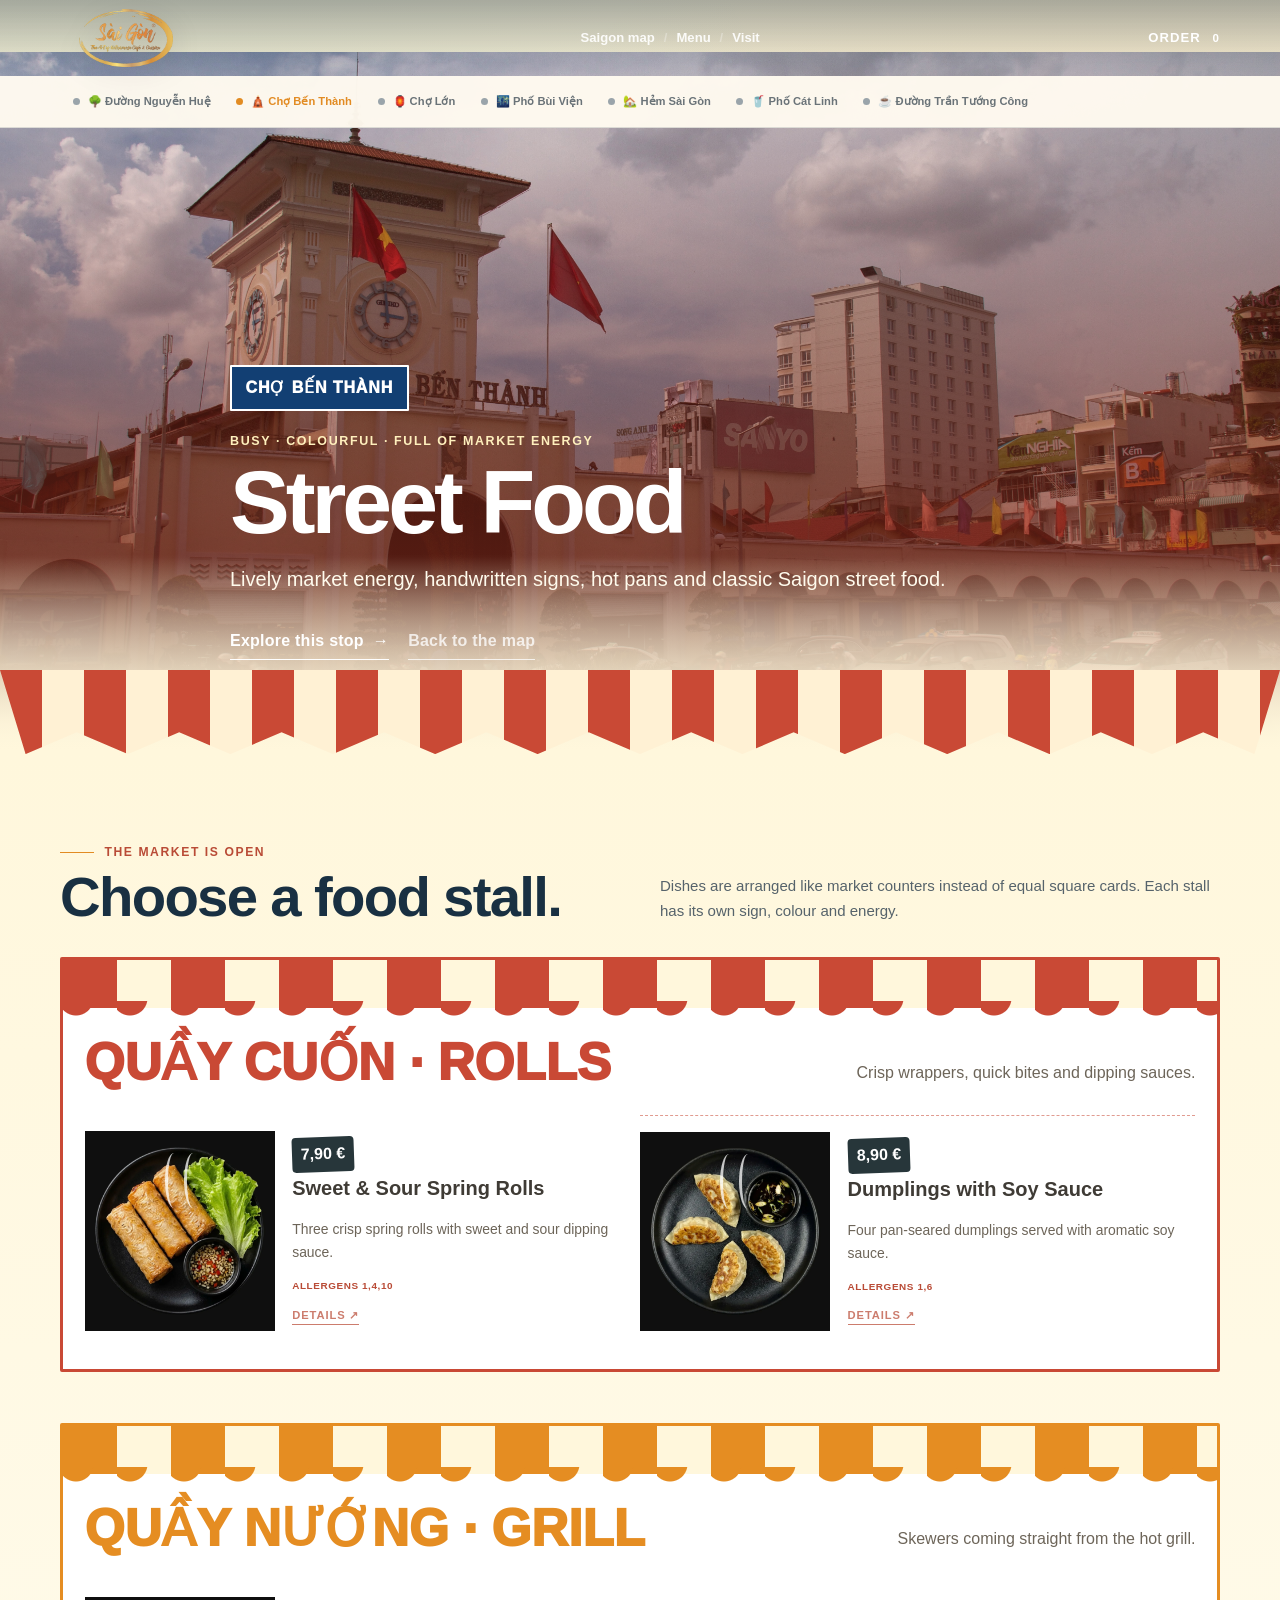
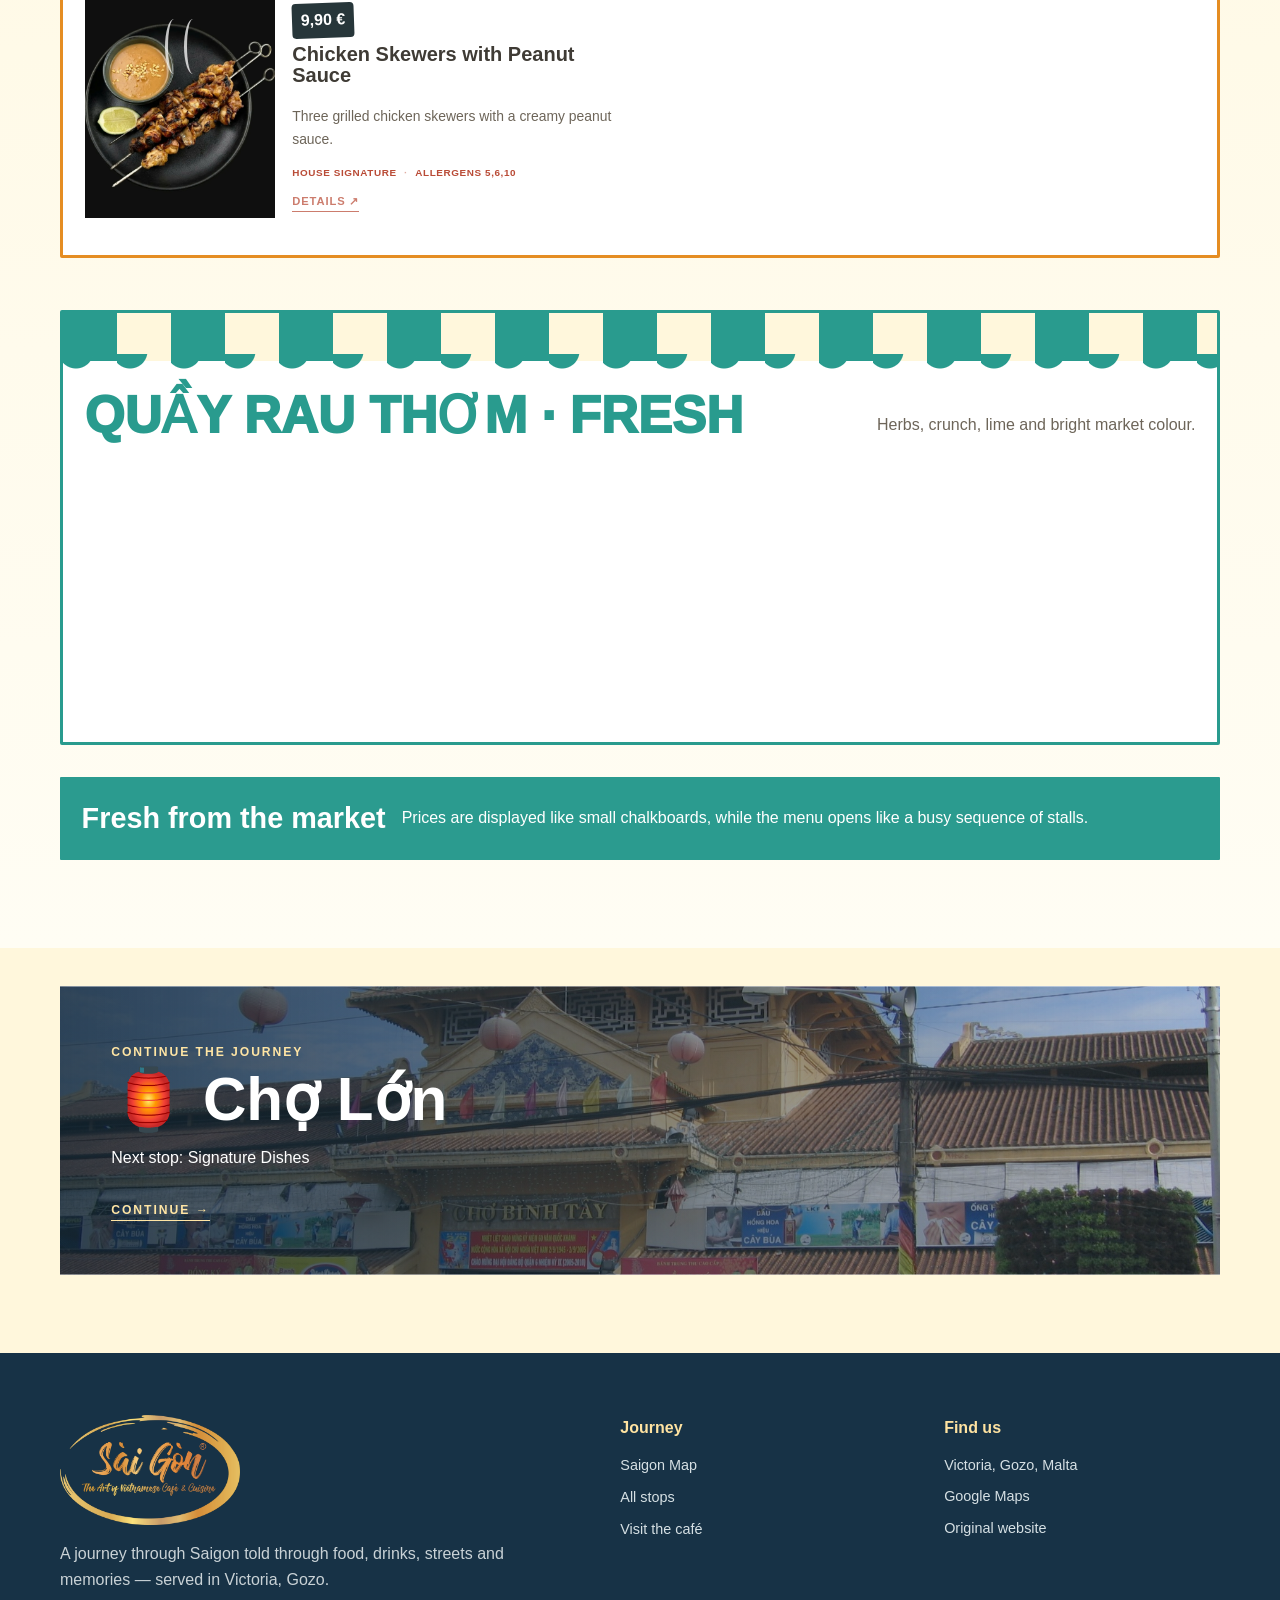
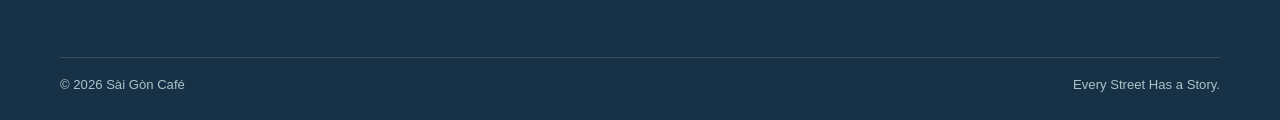
==== commit 1c046dac: "add" ====
--- a/ben-thanh.html
+++ b/ben-thanh.html
@@ -1,6 +1,194 @@
 <!DOCTYPE html>
-<html lang="en"><head><meta charset="utf-8"/><meta content="width=device-width,initial-scale=1" name="viewport"/><meta content="#fff8e8" name="theme-color"/><meta content="Sài Gòn Café — A journey through Saigon" name="description"/><title>Chợ Bến Thành · Street Food</title><link href="assets/brand/mark.svg" rel="icon"/><link href="assets/css/shared.css" rel="stylesheet"/><link href="assets/css/ben-thanh.css" rel="stylesheet"/><link rel="stylesheet" href="assets/css/refine.css"></head><body data-page="ben-thanh"><header class="global-header"><div class="container global-nav">
-<a aria-label="Sài Gòn Café home" class="global-logo travel-link" href="index.html"><img alt="Sài Gòn Café" src="assets/brand/logo-from-menu.png"/></a>
-<nav aria-label="Main navigation" class="global-links"><a class="travel-link" href="index.html">Saigon map</a><a href="#menu">Menu</a><a href="index.html#visit">Visit</a></nav>
-<div class="global-actions"><button class="icon-btn cart-button" type="button">Order <span class="cart-count">0</span></button><button aria-label="Toggle menu" class="nav-toggle"><span></span><span></span></button></div>
-</div></header><nav aria-label="Saigon journey" class="journey-rail"><div class="journey-rail-inner"><a class="journey-stop travel-link" href="nguyen-hue.html">🌳 Đường Nguyễn Huệ</a><a class="journey-stop active" href="ben-thanh.html">🛕 Chợ Bến Thành</a><a class="journey-stop travel-link" href="cho-lon.html">🏮 Chợ Lớn</a><a class="journey-stop travel-link" href="bui-vien.html">🌃 Phố Bùi Viện</a><a class="journey-stop travel-link" href="hem-saigon.html">🏡 Hẻm Sài Gòn</a><a class="journey-stop travel-link" href="cat-linh.html">🥤 Phố Cát Linh</a><a class="journey-stop travel-link" href="tran-tuong-cong.html">☕ Đường Trần Tướng Công</a></div></nav><main><section class="district-hero" style="--place-photo:url('https://upload.wikimedia.org/wikipedia/commons/1/17/Ben_Thanh_Market.jpg')"><div class="market-marquee"></div><div class="container district-hero-content reveal"><span class="district-sign">Chợ Bến Thành</span><div class="district-kicker">Busy · colourful · full of market energy</div><h1>Street Food</h1><p>Lively market energy, handwritten signs, hot pans and classic Saigon street food.</p><div class="hero-actions editorial-actions"><a class="btn action-primary" href="#menu">Explore this stop</a><a class="btn travel-link action-secondary" href="index.html">Back to the map</a></div><a class="photo-credit" href="https://commons.wikimedia.org/wiki/File:Ben_Thanh_Market.jpg" rel="noopener" target="_blank">Background photo: Jean-Marie Hullot · CC BY 3.0</a></div></section><section class="market-street" id="menu"><div class="container"><div class="section-heading reveal"><div><div class="eyebrow">The market is open</div><h2>Choose a food stall.</h2></div><p>Dishes are arranged like market counters instead of equal square cards. Each stall has its own sign, colour and energy.</p></div><div class="market-stalls"><section class="market-stall sign-swing" style="--stall-color:#c94935"><div class="stall-awning"></div><div class="stall-header"><h2>Quầy Cuốn · Rolls</h2><p>Crisp wrappers, quick bites and dipping sauces.</p></div><div class="stall-counter"><article aria-label="View details for Sweet &amp; Sour Spring Rolls" class="market-item reveal menu-entry" data-desc="Three crisp spring rolls with sweet and sour dipping sauce." data-id="ben-thanh-301" data-image="assets/images/food/spring-rolls.webp" data-menu-item="" data-name="Sweet &amp; Sour Spring Rolls" data-price="7,90 €" data-tags="Allergens 1,4,10" role="button" tabindex="0"><div class="dish-image"><img alt="Sweet &amp; Sour Spring Rolls" src="assets/images/food/spring-rolls.webp"/><span class="steam"></span></div><div class="market-item-body"><span class="chalk-price">7,90 €</span><h3>Sweet &amp; Sour Spring Rolls</h3><p>Three crisp spring rolls with sweet and sour dipping sauce.</p><div class="tag-row"><span class="tag">Allergens 1,4,10</span></div><span class="entry-cue">Details  ↗</span></div></article><article aria-label="View details for Dumplings with Soy Sauce" class="market-item reveal menu-entry" data-desc="Four pan-seared dumplings served with aromatic soy sauce." data-id="ben-thanh-303" data-image="assets/images/food/dumplings.webp" data-menu-item="" data-name="Dumplings with Soy Sauce" data-price="8,90 €" data-tags="Allergens 1,6" role="button" tabindex="0"><div class="dish-image"><img alt="Dumplings with Soy Sauce" src="assets/images/food/dumplings.webp"/><span class="steam"></span></div><div class="market-item-body"><span class="chalk-price">8,90 €</span><h3>Dumplings with Soy Sauce</h3><p>Four pan-seared dumplings served with aromatic soy sauce.</p><div class="tag-row"><span class="tag">Allergens 1,6</span></div><span class="entry-cue">Details  ↗</span></div></article></div></section><section class="market-stall sign-swing" style="--stall-color:#e58d22"><div class="stall-awning"></div><div class="stall-header"><h2>Quầy Nướng · Grill</h2><p>Skewers coming straight from the hot grill.</p></div><div class="stall-counter"><article aria-label="View details for Chicken Skewers with Peanut Sauce" class="market-item reveal menu-entry" data-desc="Three grilled chicken skewers with a creamy peanut sauce." data-id="ben-thanh-302" data-image="assets/images/food/chicken-skewers.webp" data-menu-item="" data-name="Chicken Skewers with Peanut Sauce" data-price="9,90 €" data-tags="Signature|Allergens 5,6,10" role="button" tabindex="0"><div class="dish-image"><img alt="Chicken Skewers with Peanut Sauce" src="assets/images/food/chicken-skewers.webp"/><span class="steam"></span></div><div class="market-item-body"><span class="chalk-price">9,90 €</span><h3>Chicken Skewers with Peanut Sauce</h3><p>Three grilled chicken skewers with a creamy peanut sauce.</p><div class="tag-row"><span class="tag signature">House Signature</span><span class="tag">Allergens 5,6,10</span></div><span class="entry-cue">Details  ↗</span></div></article></div></section><section class="market-stall sign-swing" style="--stall-color:#299b8e"><div class="stall-awning"></div><div class="stall-header"><h2>Quầy Rau Thơm · Fresh</h2><p>Herbs, crunch, lime and bright market colour.</p></div><div class="stall-counter"><article aria-label="View details for Gỏi Gà Sài Gòn · Saigon Chicken Salad" class="market-item reveal menu-entry" data-desc="Shredded chicken breast, cabbage, carrot, onion, mint, peanuts, lime and fish sauce." data-id="ben-thanh-304" data-image="assets/images/food/saigon-chicken-salad.webp" data-menu-item="" data-name="Gỏi Gà Sài Gòn · Saigon Chicken Salad" data-price="13,90 €" data-tags="Signature|Allergens 1,5,6" role="button" tabindex="0"><div class="dish-image"><img alt="Gỏi Gà Sài Gòn · Saigon Chicken Salad" src="assets/images/food/saigon-chicken-salad.webp"/><span class="steam"></span></div><div class="market-item-body"><span class="chalk-price">13,90 €</span><h3>Gỏi Gà Sài Gòn · Saigon Chicken Salad</h3><p>Shredded chicken breast, cabbage, carrot, onion, mint, peanuts, lime and fish sauce.</p><div class="tag-row"><span class="tag signature">House Signature</span><span class="tag">Allergens 1,5,6</span></div><span class="entry-cue">Details  ↗</span></div></article></div></section></div><div class="market-note reveal"><strong>Fresh from the market</strong><span>Prices are displayed like small chalkboards, while the menu opens like a busy sequence of stalls.</span></div></div></section><section class="next-stop"><div class="container"><a class="next-stop-card travel-link" href="cho-lon.html" style="--next-photo:url('https://upload.wikimedia.org/wikipedia/commons/a/af/HCMC_Binh_Tay.jpg')"><div><span>Continue the journey</span><h2>🏮 Chợ Lớn</h2><p>Next stop: Signature Dishes</p><span class="next-arrow">Continue →</span></div></a></div></section></main><footer class="site-footer" id="visit"><div class="container"><div class="footer-grid"><div><img alt="Sài Gòn Café" class="footer-logo" src="assets/brand/logo-from-menu.png"/><p class="footer-copy">A journey through Saigon told through food, drinks, streets and memories — served in Victoria, Gozo.</p></div><div><div class="footer-title">Journey</div><div class="footer-links"><a class="travel-link" href="index.html">Saigon Map</a><a href="menu.html">All stops</a><a href="index.html#visit">Visit the café</a></div></div><div><div class="footer-title">Find us</div><div class="footer-links"><span data-config="address">Victoria, Gozo, Malta</span><a data-href="googleMaps" href="#">Google Maps</a><a data-href="oldWebsite" href="#">Original website</a></div></div></div><div class="copyright"><span>© <span data-year=""></span> Sài Gòn Café</span><span>Every Street Has a Story.</span></div></div></footer><script src="assets/js/site-config.js"></script><script src="assets/js/app.js"></script></body></html>+<html lang="en">
+
+<head>
+    <meta charset="utf-8" />
+    <meta content="width=device-width,initial-scale=1" name="viewport" />
+    <meta content="#fff8e8" name="theme-color" />
+    <meta content="Sài Gòn Café — A journey through Saigon" name="description" />
+    <title>Chợ Bến Thành · Street Food</title>
+    <link href="assets/brand/mark.svg" rel="icon" />
+    <link href="assets/css/shared.css" rel="stylesheet" />
+    <link href="assets/css/ben-thanh.css" rel="stylesheet" />
+    <link rel="stylesheet" href="assets/css/refine.css">
+</head>
+
+<body data-page="ben-thanh">
+    <header class="global-header">
+        <div class="container global-nav">
+            <a aria-label="Sài Gòn Café home" class="global-logo travel-link" href="index.html"><img alt="Sài Gòn Café"
+                    src="assets/brand/logo-from-menu.png" /></a>
+            <nav aria-label="Main navigation" class="global-links"><a class="travel-link" href="index.html">Saigon
+                    map</a><a href="#menu">Menu</a><a href="index.html#visit">Visit</a></nav>
+            <div class="global-actions"><button class="icon-btn cart-button" type="button">Order <span
+                        class="cart-count">0</span></button><button aria-label="Toggle menu"
+                    class="nav-toggle"><span></span><span></span></button></div>
+        </div>
+    </header>
+    <nav aria-label="Saigon journey" class="journey-rail">
+        <div class="journey-rail-inner"><a class="journey-stop travel-link" href="nguyen-hue.html">🌳 Đường Nguyễn
+                Huệ</a><a class="journey-stop active" href="ben-thanh.html">🛕 Chợ Bến Thành</a><a
+                class="journey-stop travel-link" href="cho-lon.html">🏮 Chợ Lớn</a><a class="journey-stop travel-link"
+                href="bui-vien.html">🌃 Phố Bùi Viện</a><a class="journey-stop travel-link" href="hem-saigon.html">🏡
+                Hẻm Sài Gòn</a><a class="journey-stop travel-link" href="cat-linh.html">🥤 Phố Cát Linh</a><a
+                class="journey-stop travel-link" href="tran-tuong-cong.html">☕ Đường Trần Tướng Công</a></div>
+    </nav>
+    <main>
+        <section class="district-hero" style="--place-photo:url('../images/places/ben-thanh-market.jpg')">
+            <div class="market-marquee"></div>
+            <div class="container district-hero-content reveal"><span class="district-sign">Chợ Bến Thành</span>
+                <div class="district-kicker">Busy · colourful · full of market energy</div>
+                <h1>Street Food</h1>
+                <p>Lively market energy, handwritten signs, hot pans and classic Saigon street food.</p>
+                <div class="hero-actions editorial-actions"><a class="btn action-primary" href="#menu">Explore this
+                        stop</a><a class="btn travel-link action-secondary" href="index.html">Back to the map</a></div>
+                <a class="photo-credit" href="https://commons.wikimedia.org/wiki/File:Ben_Thanh_Market.jpg"
+                    rel="noopener" target="_blank"></a>
+            </div>
+        </section>
+        <section class="market-street" id="menu">
+            <div class="container">
+                <div class="section-heading reveal">
+                    <div>
+                        <div class="eyebrow">The market is open</div>
+                        <h2>Choose a food stall.</h2>
+                    </div>
+                    <p>Dishes are arranged like market counters instead of equal square cards. Each stall has its own
+                        sign, colour and energy.</p>
+                </div>
+                <div class="market-stalls">
+                    <section class="market-stall sign-swing" style="--stall-color:#c94935">
+                        <div class="stall-awning"></div>
+                        <div class="stall-header">
+                            <h2>Quầy Cuốn · Rolls</h2>
+                            <p>Crisp wrappers, quick bites and dipping sauces.</p>
+                        </div>
+                        <div class="stall-counter">
+                            <article aria-label="View details for Sweet &amp; Sour Spring Rolls"
+                                class="market-item reveal menu-entry"
+                                data-desc="Three crisp spring rolls with sweet and sour dipping sauce."
+                                data-id="ben-thanh-301" data-image="assets/images/food/spring-rolls.webp"
+                                data-menu-item="" data-name="Sweet &amp; Sour Spring Rolls" data-price="7,90 €"
+                                data-tags="Allergens 1,4,10" role="button" tabindex="0">
+                                <div class="dish-image"><img alt="Sweet &amp; Sour Spring Rolls"
+                                        src="assets/images/food/spring-rolls.webp" /><span class="steam"></span></div>
+                                <div class="market-item-body"><span class="chalk-price">7,90 €</span>
+                                    <h3>Sweet &amp; Sour Spring Rolls</h3>
+                                    <p>Three crisp spring rolls with sweet and sour dipping sauce.</p>
+                                    <div class="tag-row"><span class="tag">Allergens 1,4,10</span></div><span
+                                        class="entry-cue">Details ↗</span>
+                                </div>
+                            </article>
+                            <article aria-label="View details for Dumplings with Soy Sauce"
+                                class="market-item reveal menu-entry"
+                                data-desc="Four pan-seared dumplings served with aromatic soy sauce."
+                                data-id="ben-thanh-303" data-image="assets/images/food/dumplings.webp" data-menu-item=""
+                                data-name="Dumplings with Soy Sauce" data-price="8,90 €" data-tags="Allergens 1,6"
+                                role="button" tabindex="0">
+                                <div class="dish-image"><img alt="Dumplings with Soy Sauce"
+                                        src="assets/images/food/dumplings.webp" /><span class="steam"></span></div>
+                                <div class="market-item-body"><span class="chalk-price">8,90 €</span>
+                                    <h3>Dumplings with Soy Sauce</h3>
+                                    <p>Four pan-seared dumplings served with aromatic soy sauce.</p>
+                                    <div class="tag-row"><span class="tag">Allergens 1,6</span></div><span
+                                        class="entry-cue">Details ↗</span>
+                                </div>
+                            </article>
+                        </div>
+                    </section>
+                    <section class="market-stall sign-swing" style="--stall-color:#e58d22">
+                        <div class="stall-awning"></div>
+                        <div class="stall-header">
+                            <h2>Quầy Nướng · Grill</h2>
+                            <p>Skewers coming straight from the hot grill.</p>
+                        </div>
+                        <div class="stall-counter">
+                            <article aria-label="View details for Chicken Skewers with Peanut Sauce"
+                                class="market-item reveal menu-entry"
+                                data-desc="Three grilled chicken skewers with a creamy peanut sauce."
+                                data-id="ben-thanh-302" data-image="assets/images/food/chicken-skewers.webp"
+                                data-menu-item="" data-name="Chicken Skewers with Peanut Sauce" data-price="9,90 €"
+                                data-tags="Signature|Allergens 5,6,10" role="button" tabindex="0">
+                                <div class="dish-image"><img alt="Chicken Skewers with Peanut Sauce"
+                                        src="assets/images/food/chicken-skewers.webp" /><span class="steam"></span>
+                                </div>
+                                <div class="market-item-body"><span class="chalk-price">9,90 €</span>
+                                    <h3>Chicken Skewers with Peanut Sauce</h3>
+                                    <p>Three grilled chicken skewers with a creamy peanut sauce.</p>
+                                    <div class="tag-row"><span class="tag signature">House Signature</span><span
+                                            class="tag">Allergens 5,6,10</span></div><span class="entry-cue">Details
+                                        ↗</span>
+                                </div>
+                            </article>
+                        </div>
+                    </section>
+                    <section class="market-stall sign-swing" style="--stall-color:#299b8e">
+                        <div class="stall-awning"></div>
+                        <div class="stall-header">
+                            <h2>Quầy Rau Thơm · Fresh</h2>
+                            <p>Herbs, crunch, lime and bright market colour.</p>
+                        </div>
+                        <div class="stall-counter">
+                            <article aria-label="View details for Gỏi Gà Sài Gòn · Saigon Chicken Salad"
+                                class="market-item reveal menu-entry"
+                                data-desc="Shredded chicken breast, cabbage, carrot, onion, mint, peanuts, lime and fish sauce."
+                                data-id="ben-thanh-304" data-image="assets/images/food/saigon-chicken-salad.webp"
+                                data-menu-item="" data-name="Gỏi Gà Sài Gòn · Saigon Chicken Salad" data-price="13,90 €"
+                                data-tags="Signature|Allergens 1,5,6" role="button" tabindex="0">
+                                <div class="dish-image"><img alt="Gỏi Gà Sài Gòn · Saigon Chicken Salad"
+                                        src="assets/images/food/saigon-chicken-salad.webp" /><span class="steam"></span>
+                                </div>
+                                <div class="market-item-body"><span class="chalk-price">13,90 €</span>
+                                    <h3>Gỏi Gà Sài Gòn · Saigon Chicken Salad</h3>
+                                    <p>Shredded chicken breast, cabbage, carrot, onion, mint, peanuts, lime and fish
+                                        sauce.</p>
+                                    <div class="tag-row"><span class="tag signature">House Signature</span><span
+                                            class="tag">Allergens 1,5,6</span></div><span class="entry-cue">Details
+                                        ↗</span>
+                                </div>
+                            </article>
+                        </div>
+                    </section>
+                </div>
+                <div class="market-note reveal"><strong>Fresh from the market</strong><span>Prices are displayed like
+                        small chalkboards, while the menu opens like a busy sequence of stalls.</span></div>
+            </div>
+        </section>
+        <section class="next-stop">
+            <div class="container"><a class="next-stop-card travel-link" href="cho-lon.html"
+                    style="--next-photo:url('../images/places/cho-lon-binh-tay-market.jpg')">
+                    <div><span>Continue the journey</span>
+                        <h2>🏮 Chợ Lớn</h2>
+                        <p>Next stop: Signature Dishes</p><span class="next-arrow">Continue →</span>
+                    </div>
+                </a></div>
+        </section>
+    </main>
+    <footer class="site-footer" id="visit">
+        <div class="container">
+            <div class="footer-grid">
+                <div><img alt="Sài Gòn Café" class="footer-logo" src="assets/brand/logo-from-menu.png" />
+                    <p class="footer-copy">A journey through Saigon told through food, drinks, streets and memories —
+                        served in Victoria, Gozo.</p>
+                </div>
+                <div>
+                    <div class="footer-title">Journey</div>
+                    <div class="footer-links"><a class="travel-link" href="index.html">Saigon Map</a><a
+                            href="menu.html">All stops</a><a href="index.html#visit">Visit the café</a></div>
+                </div>
+                <div>
+                    <div class="footer-title">Find us</div>
+                    <div class="footer-links"><span data-config="address">Victoria, Gozo, Malta</span><a
+                            data-href="googleMaps" href="#">Google Maps</a><a data-href="oldWebsite" href="#">Original
+                            website</a></div>
+                </div>
+            </div>
+            <div class="copyright"><span>© <span data-year=""></span> Sài Gòn Café</span><span>Every Street Has a
+                    Story.</span></div>
+        </div>
+    </footer>
+    <script src="assets/js/site-config.js"></script>
+    <script src="assets/js/app.js"></script>
+</body>
+
+</html>
--- a/assets/css/shared.css
+++ b/assets/css/shared.css
@@ -232,7 +232,7 @@
 /* Journey rail becomes a route line instead of a row of chips. */
 .journey-rail{top:76px;background:rgba(255,250,240,.97);backdrop-filter:none;box-shadow:none}
 .journey-rail-inner{position:relative;gap:0;padding:.72rem 0}
-.journey-rail-inner:before{content:"";position:absolute;left:6px;right:6px;top:50%;border-top:1px solid rgba(27,48,66,.18);z-index:0}
+.journey-rail-inner:before{display:none}
 .journey-stop{position:relative;z-index:1;border-radius:0;border:0;background:var(--theme-surface);padding:.3rem .8rem;color:#6a7378;font-size:.7rem;font-weight:650}
 .journey-stop:before{width:7px;height:7px;box-shadow:0 0 0 4px var(--theme-surface);background:#9aa4aa}
 .journey-stop.active{background:var(--theme-surface);color:var(--theme-deep);border:0;font-weight:850}
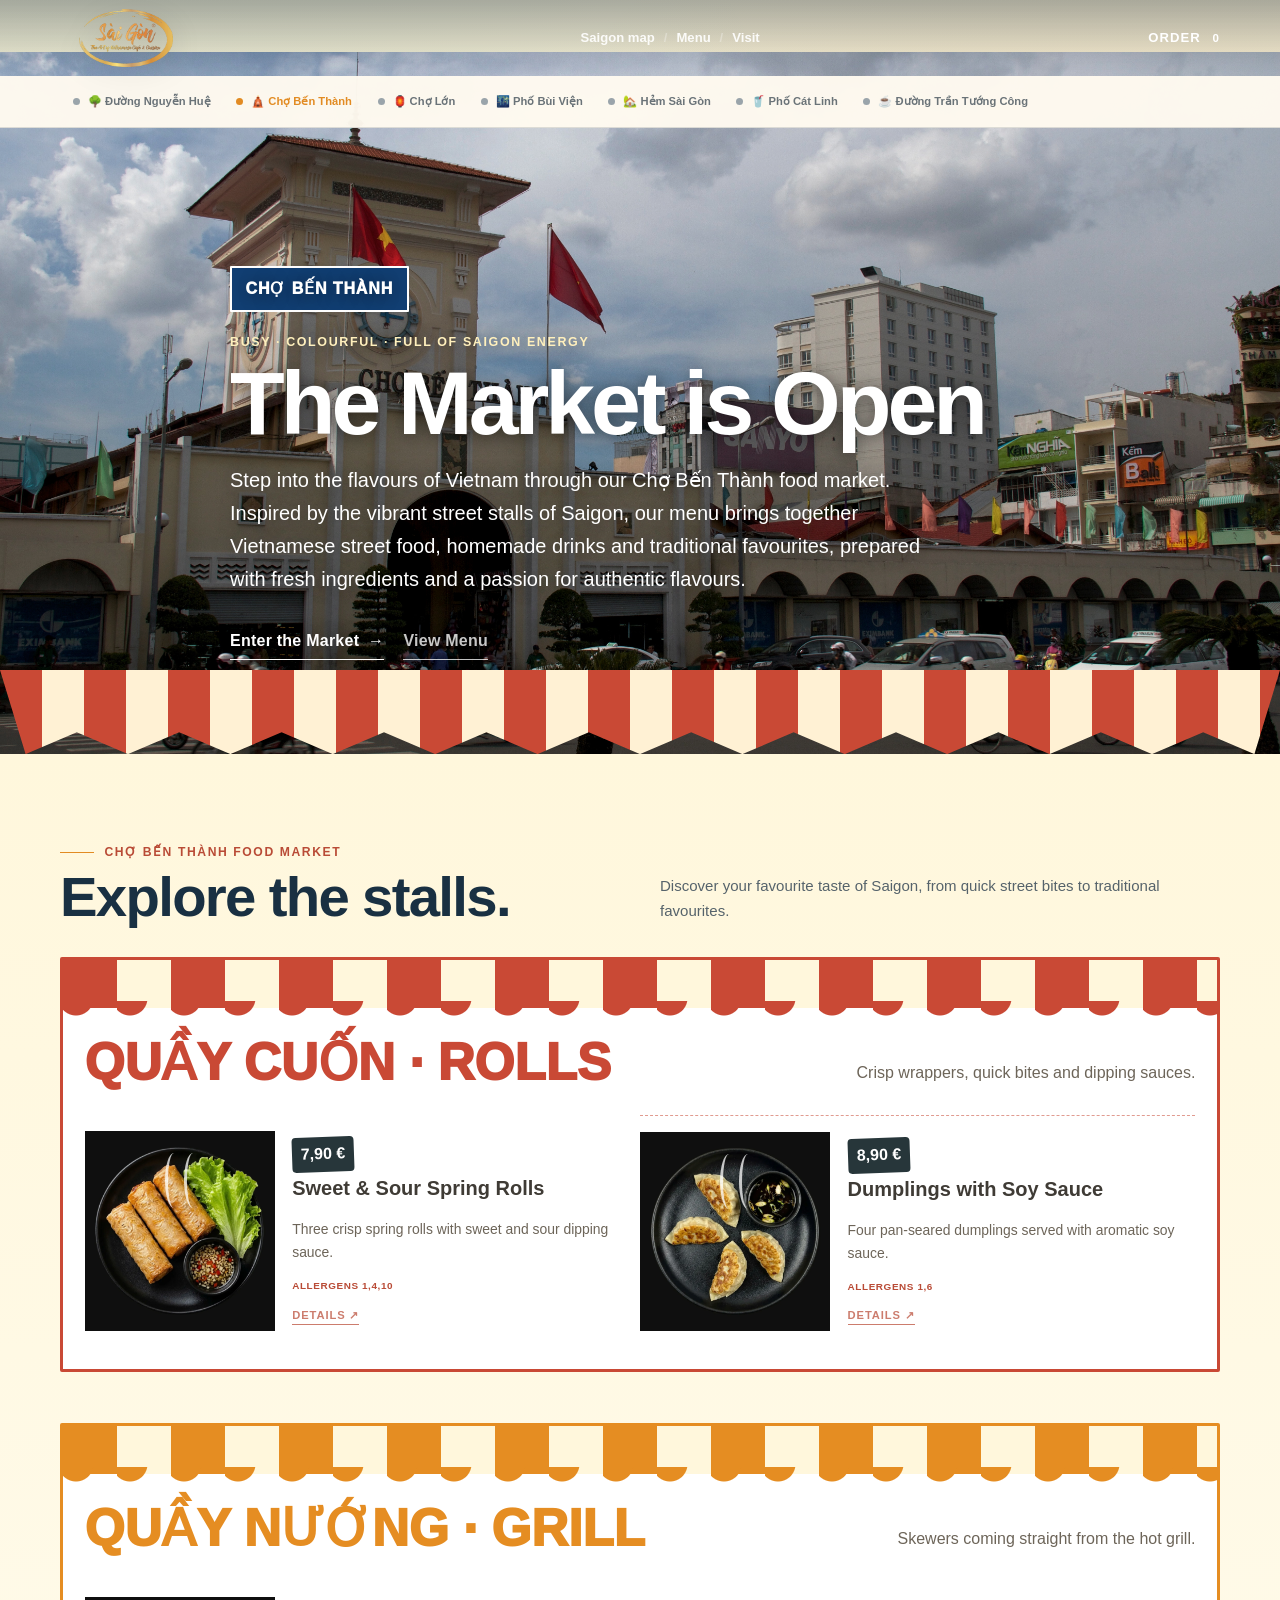
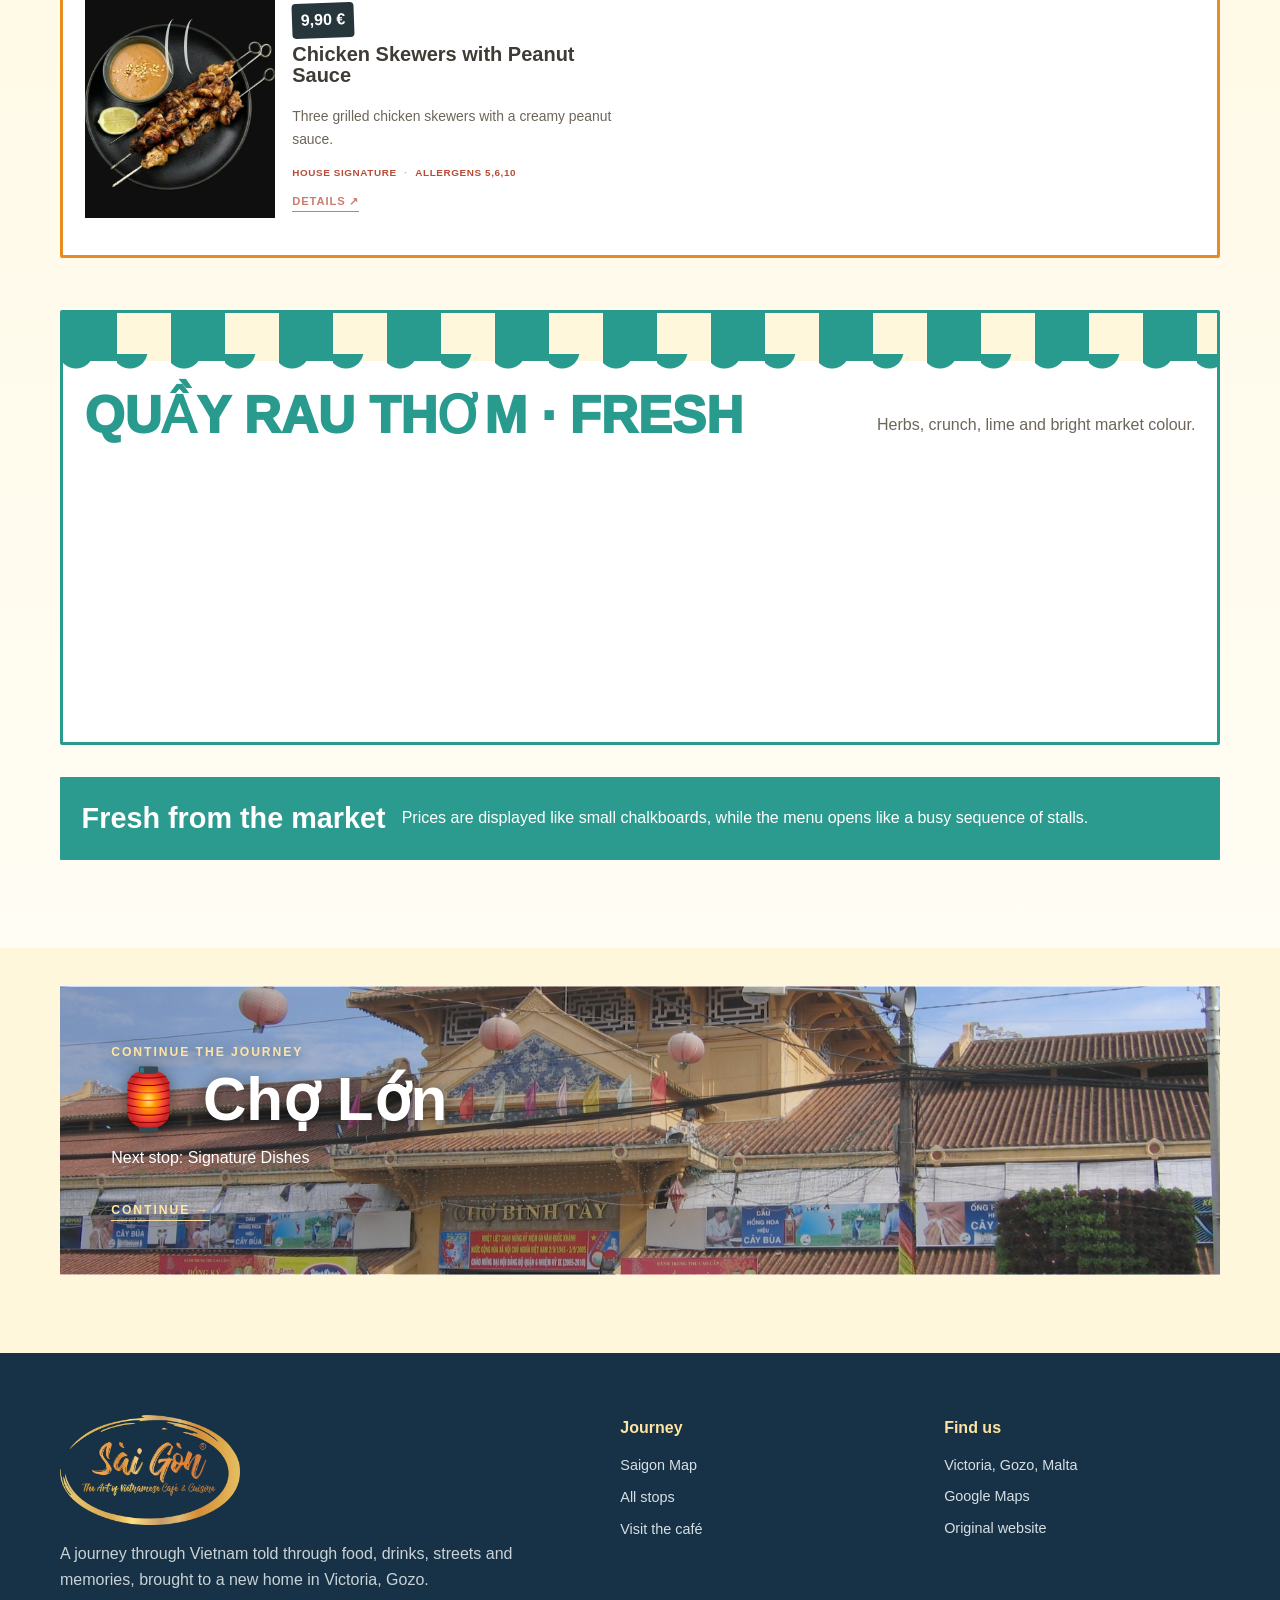
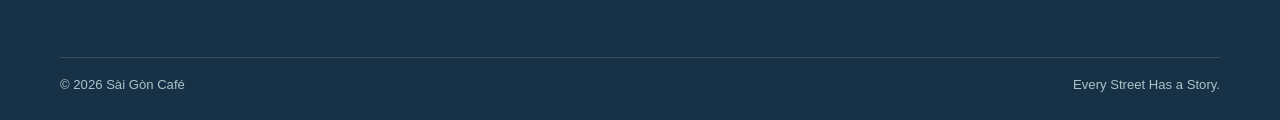
==== commit fb1a06e2: "edit web to blog" ====
--- a/ben-thanh.html
+++ b/ben-thanh.html
@@ -5,8 +5,8 @@
     <meta charset="utf-8" />
     <meta content="width=device-width,initial-scale=1" name="viewport" />
     <meta content="#fff8e8" name="theme-color" />
-    <meta content="Sài Gòn Café — A journey through Saigon" name="description" />
-    <title>Chợ Bến Thành · Street Food</title>
+    <meta content="Explore the Chợ Bến Thành food market at Saigon Coffee Gozo, with Vietnamese street food and traditional favourites." name="description" />
+    <title>Chợ Bến Thành Food Market · Saigon Coffee Gozo</title>
     <link href="assets/brand/mark.svg" rel="icon" />
     <link href="assets/css/shared.css" rel="stylesheet" />
     <link href="assets/css/ben-thanh.css" rel="stylesheet" />
@@ -37,11 +37,13 @@
         <section class="district-hero" style="--place-photo:url('../images/places/ben-thanh-market.jpg')">
             <div class="market-marquee"></div>
             <div class="container district-hero-content reveal"><span class="district-sign">Chợ Bến Thành</span>
-                <div class="district-kicker">Busy · colourful · full of market energy</div>
-                <h1>Street Food</h1>
-                <p>Lively market energy, handwritten signs, hot pans and classic Saigon street food.</p>
-                <div class="hero-actions editorial-actions"><a class="btn action-primary" href="#menu">Explore this
-                        stop</a><a class="btn travel-link action-secondary" href="index.html">Back to the map</a></div>
+                <div class="district-kicker">Busy · colourful · full of Saigon energy</div>
+                <h1>The Market is Open</h1>
+                <p>Step into the flavours of Vietnam through our Chợ Bến Thành food market. Inspired by the vibrant
+                    street stalls of Saigon, our menu brings together Vietnamese street food, homemade drinks and
+                    traditional favourites, prepared with fresh ingredients and a passion for authentic flavours.</p>
+                <div class="hero-actions editorial-actions"><a class="btn action-primary" href="#menu">Enter the
+                        Market</a><a class="btn action-secondary" href="#menu">View Menu</a></div>
                 <a class="photo-credit" href="https://commons.wikimedia.org/wiki/File:Ben_Thanh_Market.jpg"
                     rel="noopener" target="_blank"></a>
             </div>
@@ -50,11 +52,10 @@
             <div class="container">
                 <div class="section-heading reveal">
                     <div>
-                        <div class="eyebrow">The market is open</div>
-                        <h2>Choose a food stall.</h2>
+                        <div class="eyebrow">Chợ Bến Thành Food Market</div>
+                        <h2>Explore the stalls.</h2>
                     </div>
-                    <p>Dishes are arranged like market counters instead of equal square cards. Each stall has its own
-                        sign, colour and energy.</p>
+                    <p>Discover your favourite taste of Saigon, from quick street bites to traditional favourites.</p>
                 </div>
                 <div class="market-stalls">
                     <section class="market-stall sign-swing" style="--stall-color:#c94935">
@@ -168,8 +169,8 @@
         <div class="container">
             <div class="footer-grid">
                 <div><img alt="Sài Gòn Café" class="footer-logo" src="assets/brand/logo-from-menu.png" />
-                    <p class="footer-copy">A journey through Saigon told through food, drinks, streets and memories —
-                        served in Victoria, Gozo.</p>
+                    <p class="footer-copy">A journey through Vietnam told through food, drinks, streets and memories,
+                        brought to a new home in Victoria, Gozo.</p>
                 </div>
                 <div>
                     <div class="footer-title">Journey</div>
@@ -191,4 +192,4 @@
     <script src="assets/js/app.js"></script>
 </body>
 
-</html>+</html>
--- a/assets/css/refine.css
+++ b/assets/css/refine.css
@@ -9,3 +9,35 @@
 .journey-stop:before,.journey-stop.active:before{box-shadow:none!important}
 .global-actions .nav-cta{display:none!important}
 .card-actions{display:none!important}
+
+/* Keep place photography clear. Text gets a shadow instead of hiding the image
+   under heavy page-wide gradients. */
+.district-hero{
+  background-repeat:no-repeat!important;
+  background-size:cover!important;
+}
+.district-hero:before{
+  background:linear-gradient(180deg,rgba(0,0,0,.04),rgba(0,0,0,.18) 68%,rgba(0,0,0,.08))!important;
+}
+.district-hero:after{
+  height:72px!important;
+  background:linear-gradient(180deg,transparent,rgba(0,0,0,.10))!important;
+}
+.district-hero-content{
+  text-shadow:0 2px 18px rgba(0,0,0,.55);
+}
+.district-hero p{
+  color:#fff!important;
+}
+.walk-forward{
+  animation:none!important;
+  background-repeat:no-repeat!important;
+  background-size:cover!important;
+  transform:none!important;
+}
+.next-stop-card{
+  background-image:linear-gradient(90deg,rgba(0,0,0,.24),rgba(0,0,0,.04)),var(--next-photo)!important;
+  background-repeat:no-repeat!important;
+  background-size:cover!important;
+  text-shadow:0 2px 16px rgba(0,0,0,.48);
+}
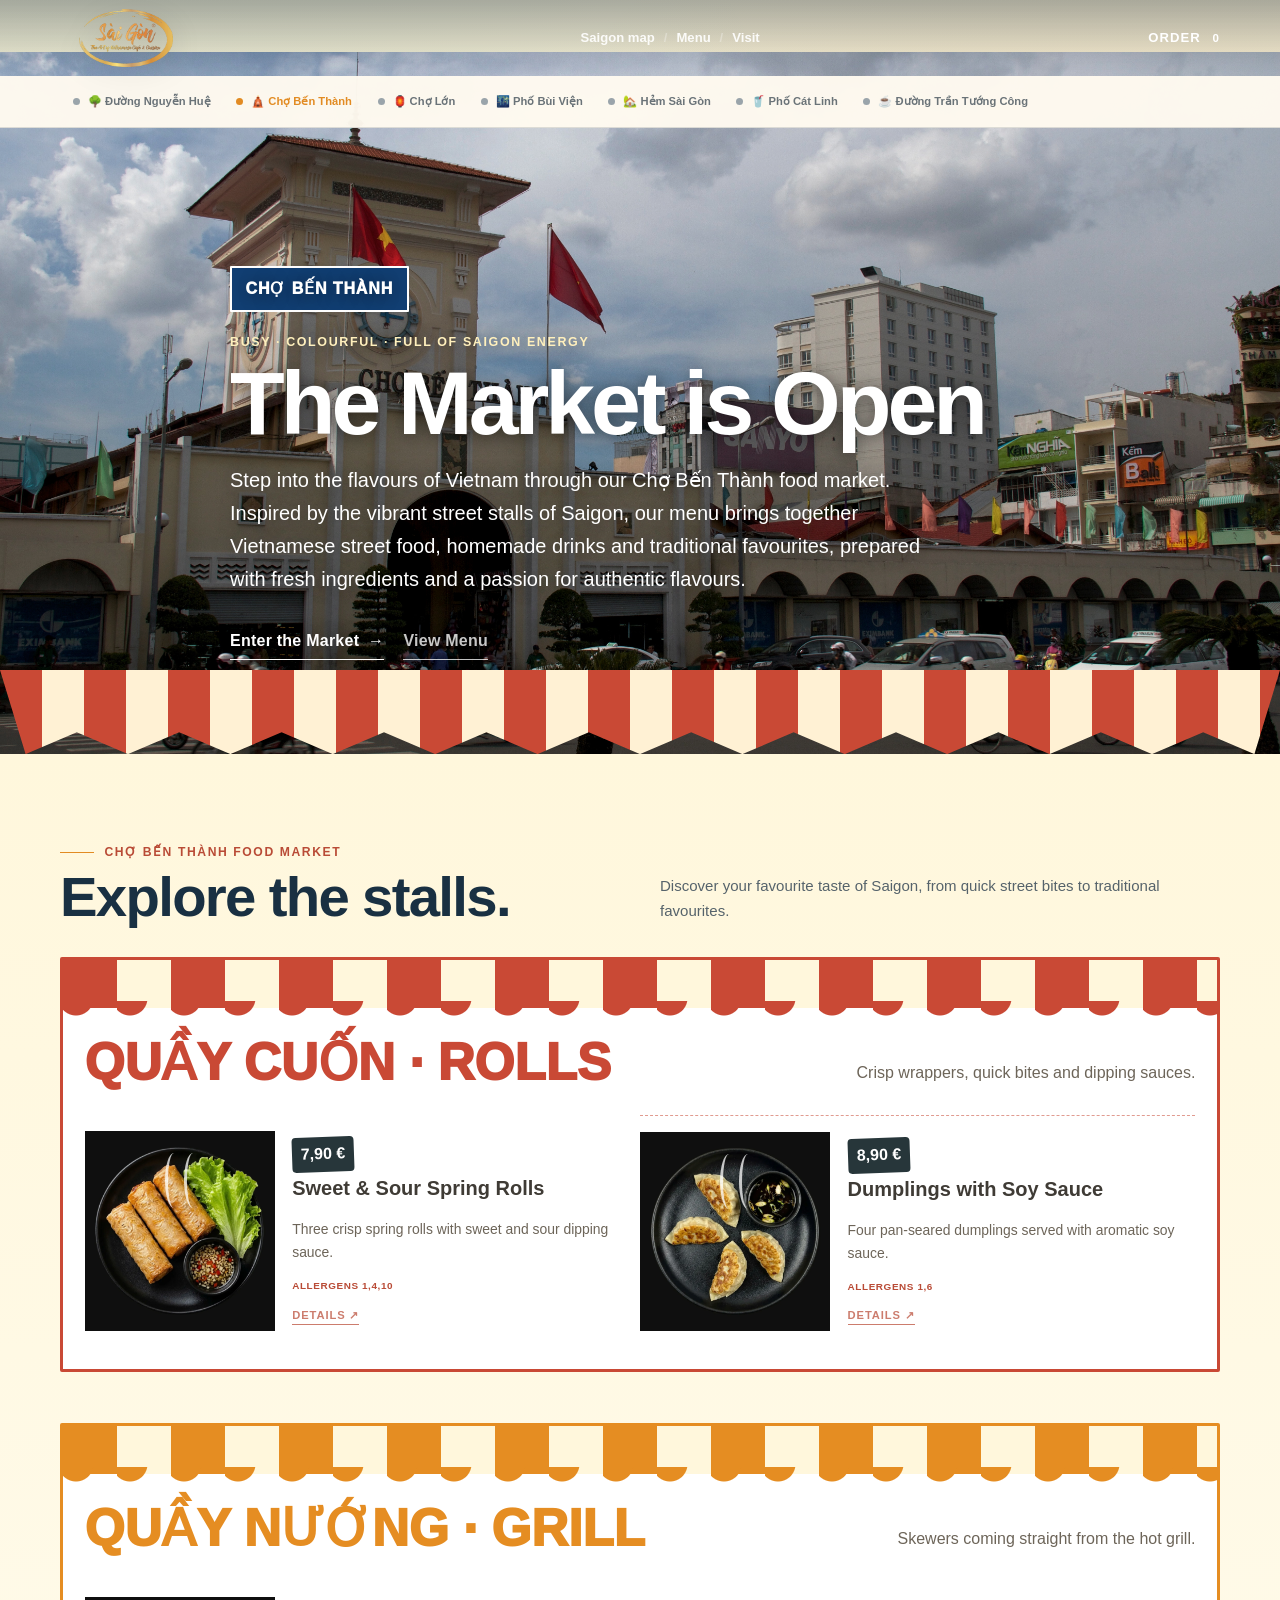
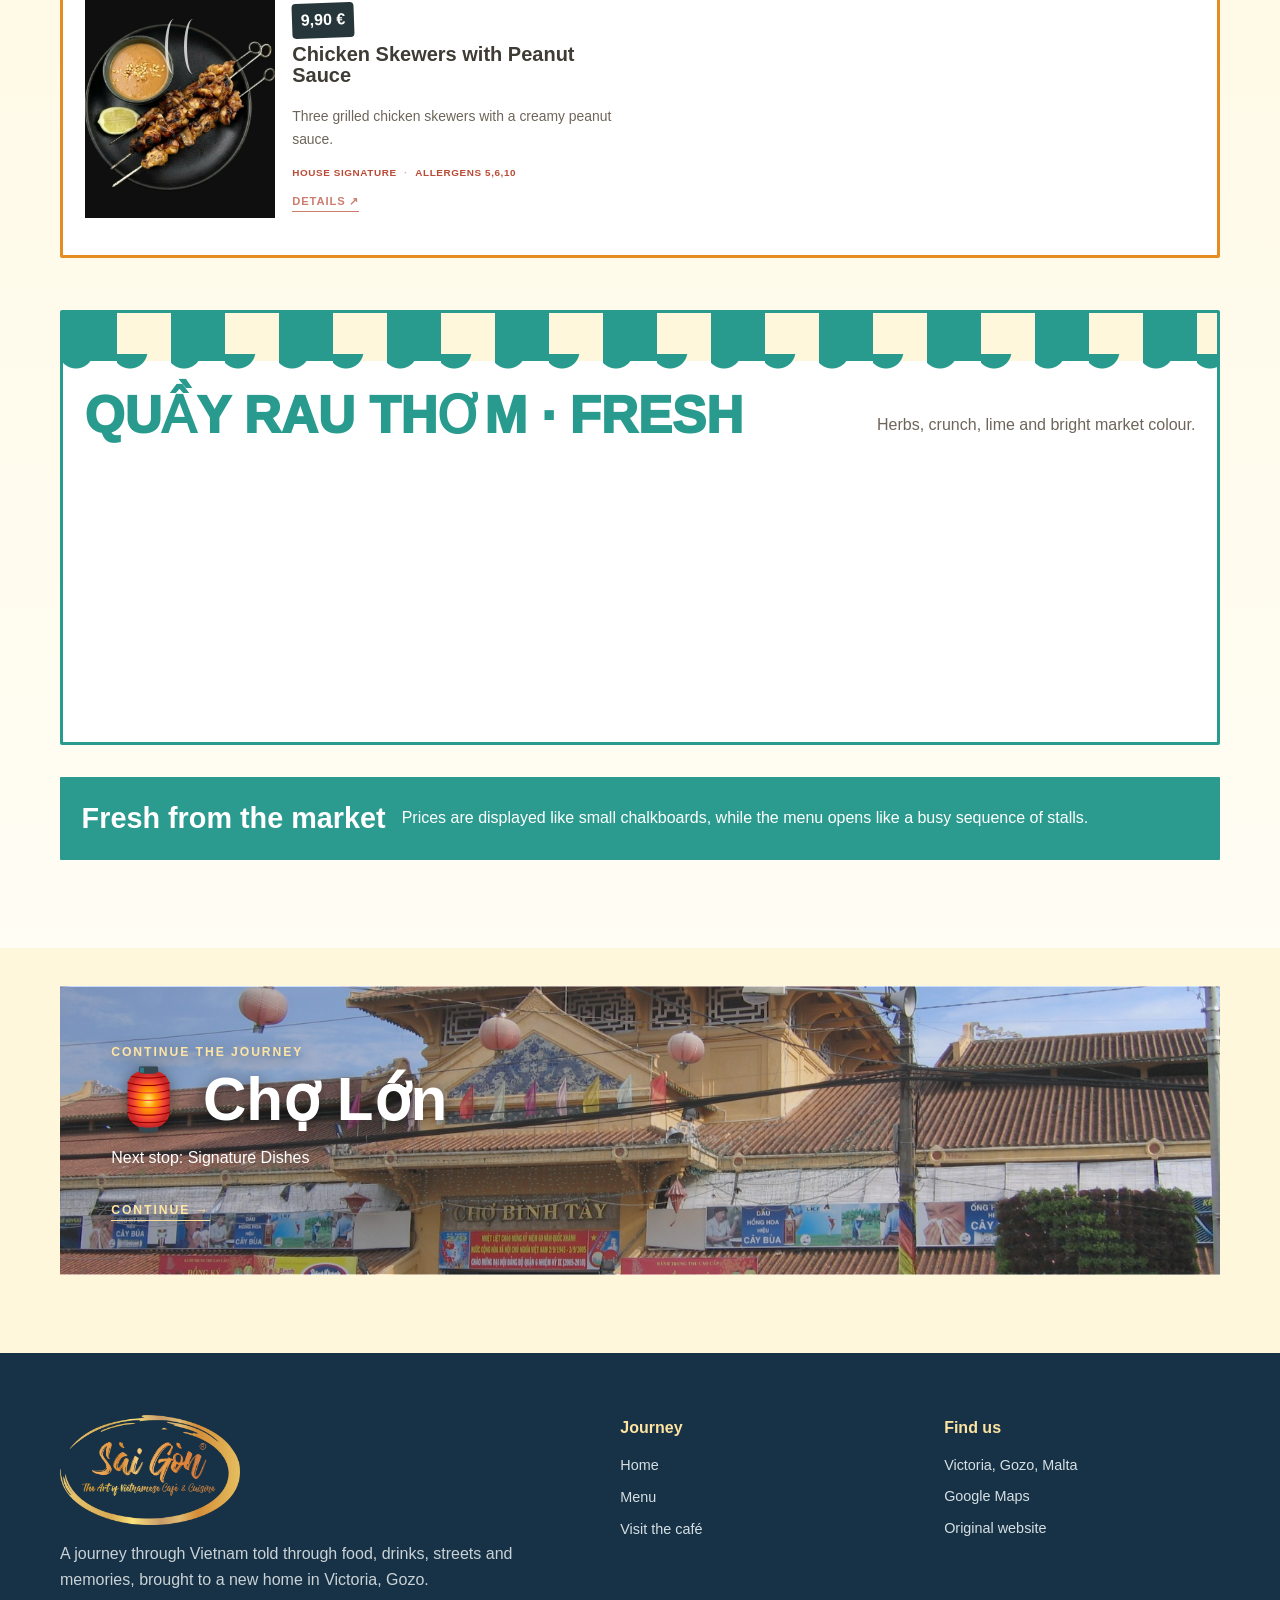
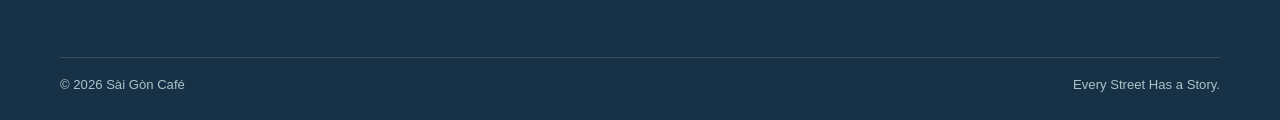
==== commit f761fa2e: "add" ====
--- a/ben-thanh.html
+++ b/ben-thanh.html
@@ -5,8 +5,8 @@
     <meta charset="utf-8" />
     <meta content="width=device-width,initial-scale=1" name="viewport" />
     <meta content="#fff8e8" name="theme-color" />
-    <meta content="Explore the Chợ Bến Thành food market at Saigon Coffee Gozo, with Vietnamese street food and traditional favourites." name="description" />
-    <title>Chợ Bến Thành Food Market · Saigon Coffee Gozo</title>
+    <meta content="Explore the Chợ Bến Thành food market at Sài Gòn Café, with Vietnamese street food and traditional favourites." name="description" />
+    <title>Chợ Bến Thành Food Market · Sài Gòn Café</title>
     <link href="assets/brand/mark.svg" rel="icon" />
     <link href="assets/css/shared.css" rel="stylesheet" />
     <link href="assets/css/ben-thanh.css" rel="stylesheet" />
@@ -174,8 +174,8 @@
                 </div>
                 <div>
                     <div class="footer-title">Journey</div>
-                    <div class="footer-links"><a class="travel-link" href="index.html">Saigon Map</a><a
-                            href="menu.html">All stops</a><a href="index.html#visit">Visit the café</a></div>
+                    <div class="footer-links"><a class="travel-link" href="index.html">Home</a><a
+                            href="menu.html">Menu</a><a href="index.html#visit">Visit the café</a></div>
                 </div>
                 <div>
                     <div class="footer-title">Find us</div>
--- a/assets/css/shared.css
+++ b/assets/css/shared.css
@@ -38,6 +38,11 @@
 .btn-dark{background:var(--theme-deep);color:#fff;border-color:transparent}
 .btn-small{min-height:38px;padding:.56rem .84rem;font-size:.82rem}
 .hidden{display:none!important}
+[data-lang="vi"]{display:none!important}
+body.language-vi [data-lang="en"]{display:none!important}
+body.language-vi [data-lang="vi"]{display:revert!important}
+.language-toggle{appearance:none;border:0;background:transparent;color:inherit;padding:.2rem 0;font-size:.72rem;font-weight:750;cursor:pointer;opacity:.58}
+.language-toggle.active{opacity:1;border-bottom:1px solid currentColor}.language-divider{font-size:.72rem;opacity:.42}
 
 /* Shared header */
 .global-header{position:fixed;inset:0 0 auto;z-index:80;transition:.3s;background:linear-gradient(180deg,rgba(12,29,45,.48),transparent);color:#fff}
